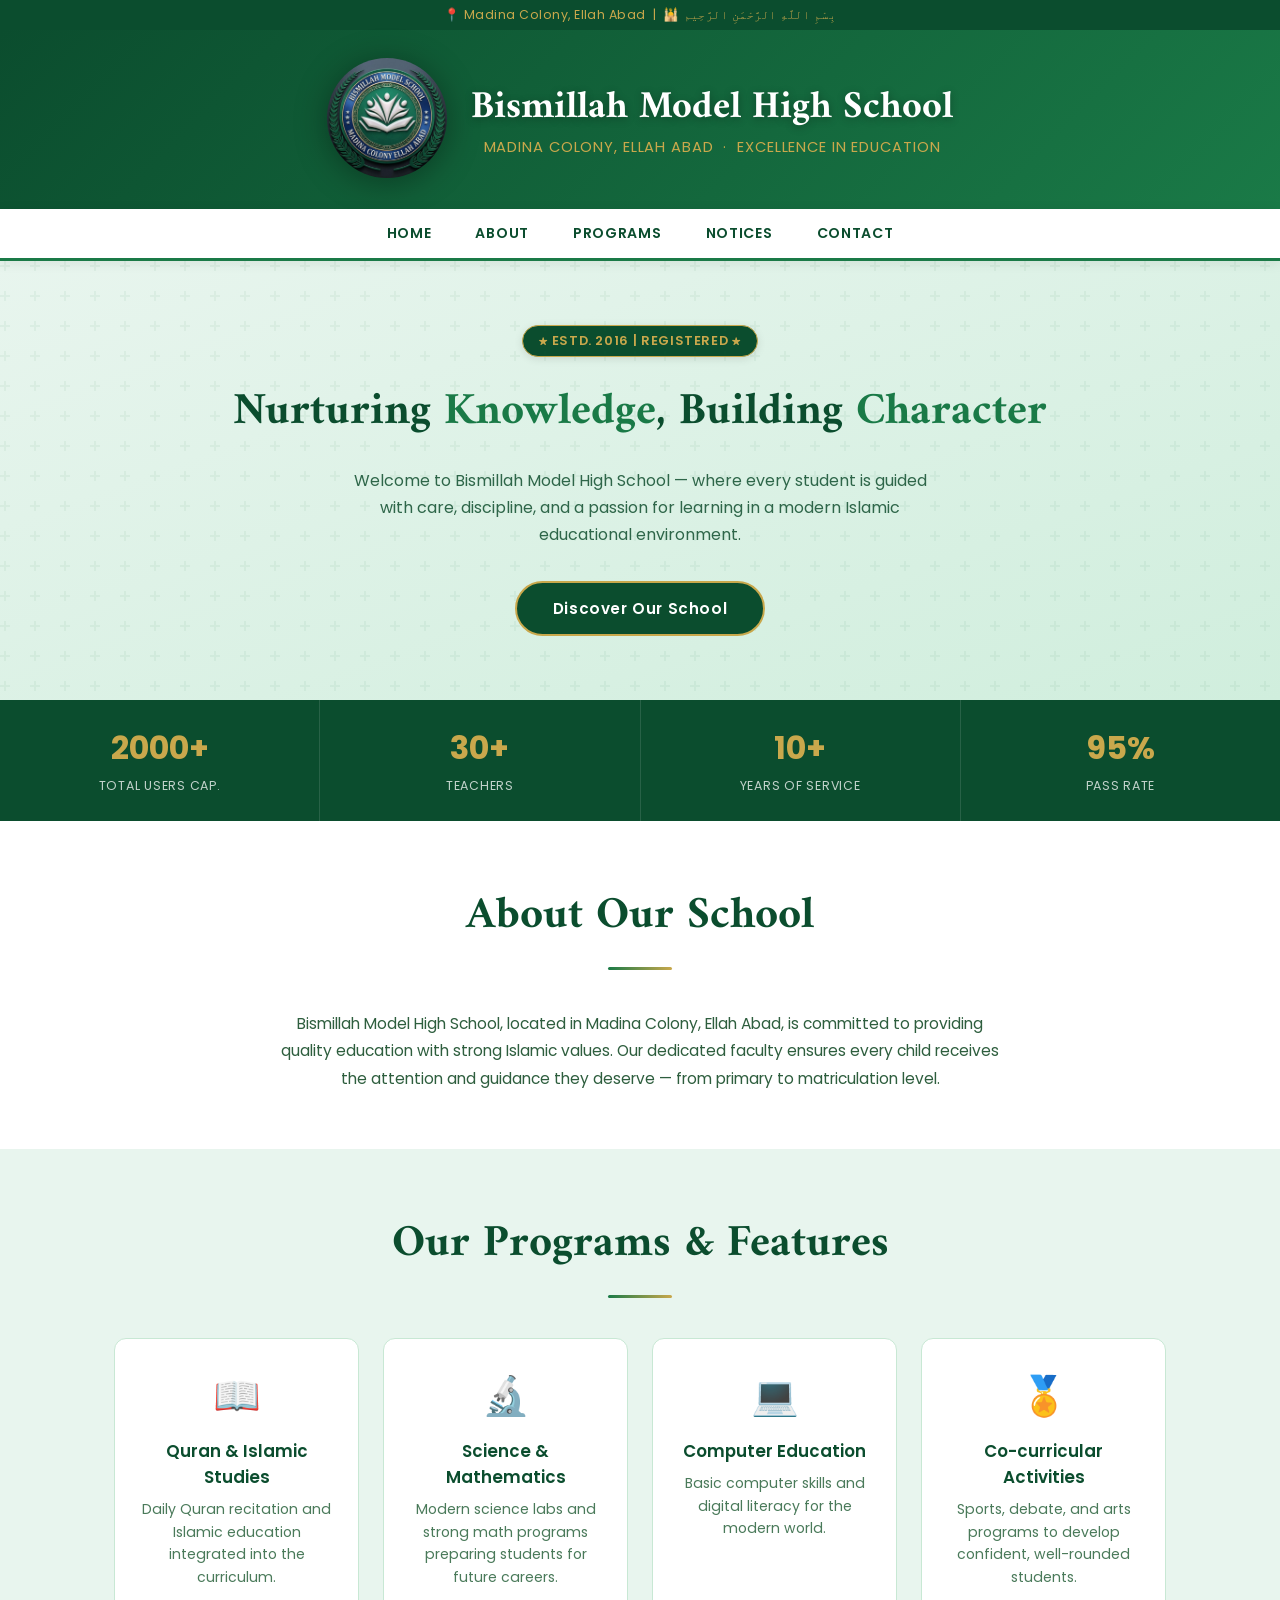
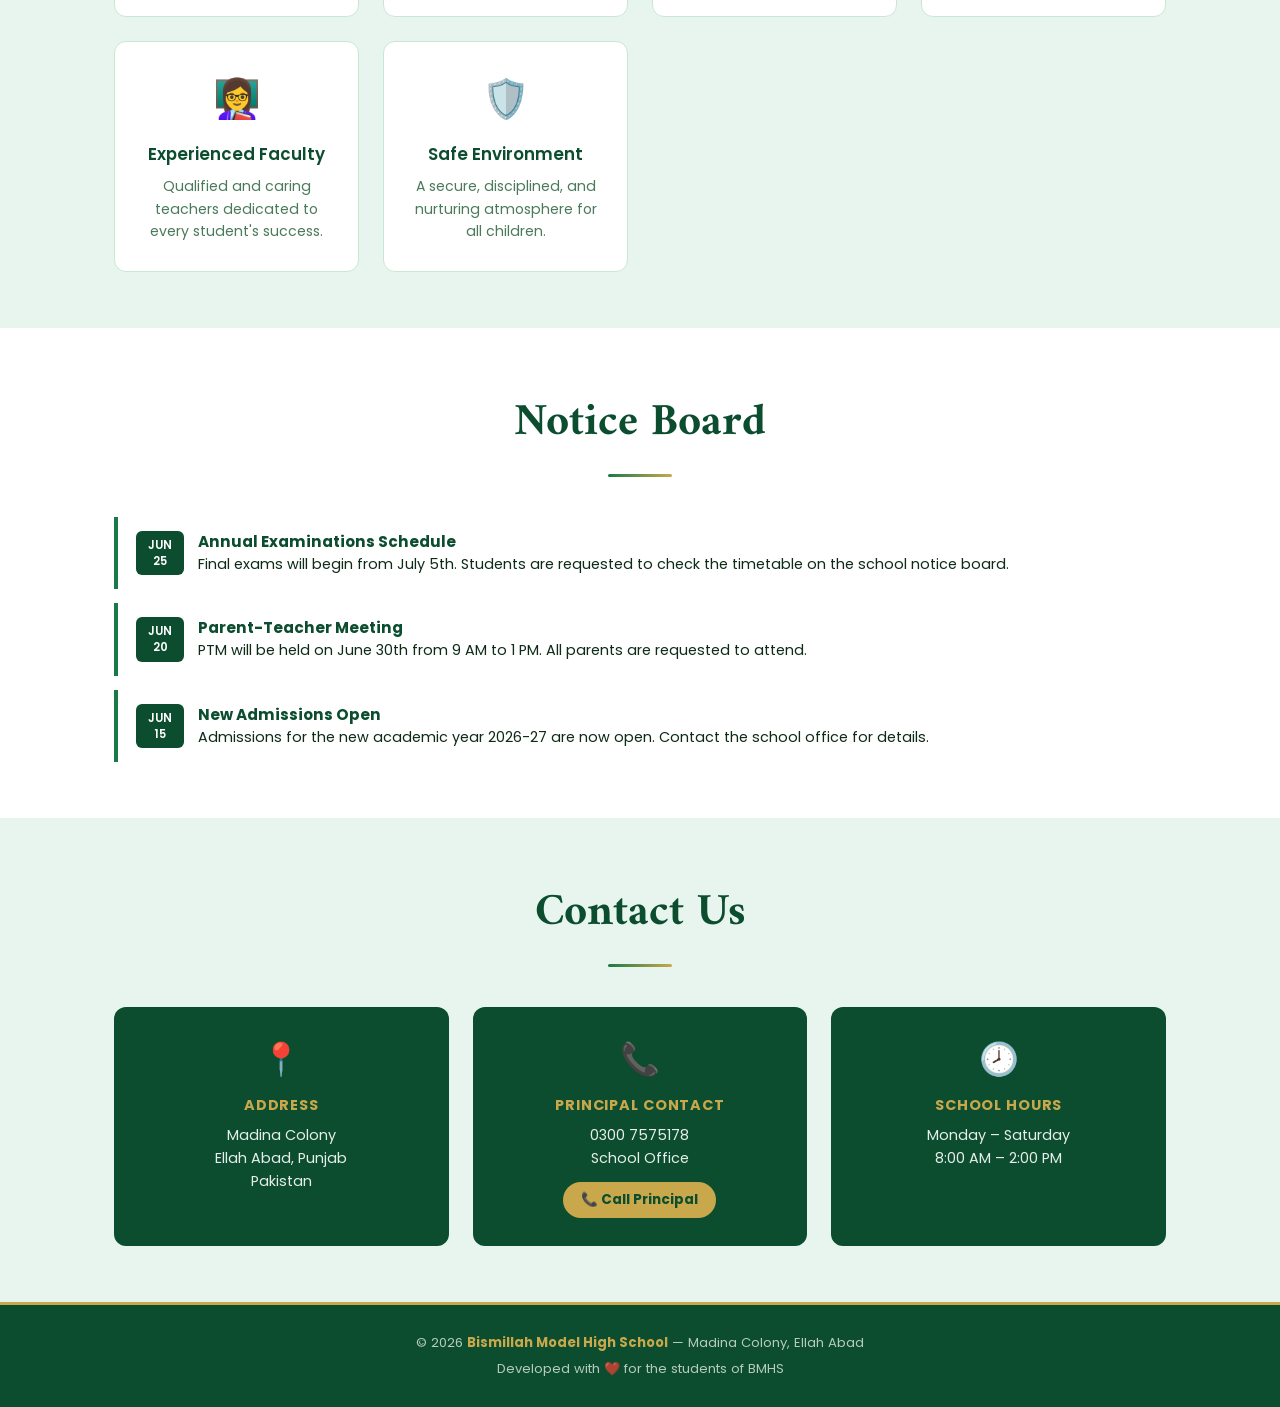
==== index.html @ e911b850 "Add homepage Reduced logo size and replaced fallback logo with SVG representation. Updated section t" ====
<!DOCTYPE html>
<html lang="ur" dir="ltr">
<head>
  <meta charset="UTF-8" />
  <meta name="viewport" content="width=device-width, initial-scale=1.0"/>
  <title>Bismillah Model High School</title>
  <link href="https://fonts.googleapis.com/css2?family=Amiri:wght@400;700&family=Poppins:wght@300;400;600;700&display=swap" rel="stylesheet"/>
  <style>
    *, *::before, *::after { box-sizing: border-box; margin: 0; padding: 0; }

    :root {
      --green-dark:  #0b4d2e;
      --green-mid:   #1a7a47;
      --green-light: #e8f5ee;
      --gold:        #c9a84c;
      --white:       #ffffff;
      --text-dark:   #0d2b17;
    }

    body {
      font-family: 'Poppins', sans-serif;
      background: var(--white);
      color: var(--text-dark);
    }

    /* ── TOP BAR ── */
    .topbar {
      background: var(--green-dark);
      color: var(--gold);
      text-align: center;
      padding: 6px 16px;
      font-size: 0.78rem;
      letter-spacing: 0.04em;
    }

    /* ── HEADER ── */
    header {
      background: linear-gradient(135deg, var(--green-dark) 0%, var(--green-mid) 100%);
      color: var(--white);
      padding: 28px 24px 24px;
      display: flex;
      align-items: center;
      gap: 24px;
      flex-wrap: wrap;
      justify-content: center;
      text-align: center;
    }

    .logo-wrap img {
      width: 120px;
      height: 120px;
      object-fit: contain;
      filter: drop-shadow(0 4px 16px rgba(0,0,0,0.35));
      border-radius: 50%;
    }

    .school-title h1 {
      font-family: 'Amiri', serif;
      font-size: clamp(1.5rem, 4vw, 2.4rem);
      font-weight: 700;
      line-height: 1.2;
      color: var(--white);
      text-shadow: 0 2px 8px rgba(0,0,0,0.3);
    }

    .school-title p {
      margin-top: 6px;
      font-size: 0.92rem;
      color: var(--gold);
      letter-spacing: 0.06em;
      text-transform: uppercase;
    }

    /* ── NAV ── */
    nav {
      background: var(--white);
      border-bottom: 3px solid var(--green-mid);
      display: flex;
      justify-content: center;
      flex-wrap: wrap;
      gap: 0;
      position: sticky;
      top: 0;
      z-index: 100;
      box-shadow: 0 2px 12px rgba(0,0,0,0.08);
    }

    nav a {
      display: block;
      padding: 14px 22px;
      font-weight: 600;
      font-size: 0.88rem;
      color: var(--green-dark);
      text-decoration: none;
      text-transform: uppercase;
      letter-spacing: 0.05em;
      border-bottom: 3px solid transparent;
      margin-bottom: -3px;
      transition: color 0.2s, border-color 0.2s;
    }

    nav a:hover {
      color: var(--green-mid);
      border-bottom-color: var(--gold);
    }

    /* ── HERO ── */
    .hero {
      background: linear-gradient(160deg, var(--green-light) 0%, #d0eedd 100%);
      padding: 64px 24px;
      text-align: center;
      position: relative;
      overflow: hidden;
    }

    .hero::before {
      content: '';
      position: absolute;
      inset: 0;
      background: url("data:image/svg+xml,%3Csvg width='60' height='60' viewBox='0 0 60 60' xmlns='http://www.w3.org/2000/svg'%3E%3Cg fill='none' fill-rule='evenodd'%3E%3Cg fill='%231a7a47' fill-opacity='0.06'%3E%3Cpath d='M36 34v-4h-2v4h-4v2h4v4h2v-4h4v-2h-4zm0-30V0h-2v4h-4v2h4v4h2V6h4V4h-4zM6 34v-4H4v4H0v2h4v4h2v-4h4v-2H6zM6 4V0H4v4H0v2h4v4h2V6h4V4H6z'/%3E%3C/g%3E%3C/g%3E%3C/svg%3E");
    }

    .school-batch {
      display: inline-block;
      background: var(--green-dark);
      color: var(--gold);
      padding: 6px 16px;
      border-radius: 20px;
      font-size: 0.8rem;
      font-weight: 600;
      letter-spacing: 0.05em;
      margin-bottom: 16px;
      border: 1px solid var(--gold);
      box-shadow: 0 2px 8px rgba(0,0,0,0.1);
    }

    .hero h2 {
      font-family: 'Amiri', serif;
      font-size: clamp(1.6rem, 5vw, 2.8rem);
      color: var(--green-dark);
      margin-bottom: 16px;
      position: relative;
    }

    .hero h2 span {
      color: var(--green-mid);
    }

    .hero p {
      max-width: 600px;
      margin: 0 auto 32px;
      color: #2e6649;
      font-size: 1rem;
      line-height: 1.7;
      position: relative;
    }

    .hero-btn {
      display: inline-block;
      background: var(--green-dark);
      color: var(--white);
      padding: 14px 36px;
      border-radius: 50px;
      font-weight: 600;
      text-decoration: none;
      font-size: 0.95rem;
      letter-spacing: 0.04em;
      transition: background 0.2s, transform 0.2s;
      position: relative;
      border: 2px solid var(--gold);
    }

    .hero-btn:hover {
      background: var(--green-mid);
      transform: translateY(-2px);
    }

    /* ── STATS ROW ── */
    .stats {
      display: flex;
      justify-content: center;
      flex-wrap: wrap;
      gap: 0;
      background: var(--green-dark);
    }

    .stat-item {
      flex: 1;
      min-width: 140px;
      padding: 24px 16px;
      text-align: center;
      border-right: 1px solid rgba(255,255,255,0.12);
    }

    .stat-item:last-child { border-right: none; }

    .stat-item .num {
      font-size: 2rem;
      font-weight: 700;
      color: var(--gold);
      display: block;
    }

    .stat-item .lbl {
      font-size: 0.78rem;
      color: rgba(255,255,255,0.75);
      text-transform: uppercase;
      letter-spacing: 0.06em;
      margin-top: 4px;
    }

    /* ── SECTIONS ── */
    section {
      padding: 56px 24px;
      max-width: 1100px;
      margin: 0 auto;
    }

    .section-title {
      text-align: center;
      margin-bottom: 40px;
    }

    .section-title h3 {
      font-family: 'Amiri', serif;
      font-size: clamp(1.4rem, 3.5vw, 20rem);
      color: var(--green-dark);
    }

    .section-title .underline {
      display: block;
      width: 64px;
      height: 3px;
      background: linear-gradient(90deg, var(--green-mid), var(--gold));
      margin: 12px auto 0;
      border-radius: 2px;
    }

    /* Cards */
    .cards {
      display: grid;
      grid-template-columns: repeat(auto-fit, minmax(240px, 1fr));
      gap: 24px;
    }

    .card {
      background: var(--white);
      border: 1.5px solid #c8e8d4;
      border-radius: 12px;
      padding: 28px 22px;
      text-align: center;
      transition: box-shadow 0.2s, transform 0.2s;
    }

    .card:hover {
      box-shadow: 0 8px 32px rgba(26,122,71,0.14);
      transform: translateY(-4px);
    }

    .card-icon {
      font-size: 2.4rem;
      margin-bottom: 14px;
    }

    .card h4 {
      font-size: 1.05rem;
      font-weight: 600;
      color: var(--green-dark);
      margin-bottom: 8px;
    }

    .card p {
      font-size: 0.88rem;
      color: #4a7a5a;
      line-height: 1.6;
    }

    /* Alternating bg */
    .bg-light { background: var(--green-light); }
    .bg-light section { max-width: 100%; padding: 56px 24px; }
    .bg-light .inner { max-width: 1100px; margin: 0 auto; }

    /* Notice board */
    .notices {
      display: flex;
      flex-direction: column;
      gap: 14px;
    }

    .notice-item {
      display: flex;
      align-items: flex-start;
      gap: 14px;
      background: var(--white);
      border-left: 4px solid var(--green-mid);
      padding: 14px 18px;
      border-radius: 0 8px 8px 0;
    }

    .notice-date {
      background: var(--green-dark);
      color: var(--white);
      border-radius: 6px;
      padding: 6px 10px;
      font-size: 0.72rem;
      font-weight: 600;
      text-align: center;
      min-width: 48px;
      line-height: 1.4;
    }

    .notice-text { font-size: 0.9rem; color: var(--text-dark); line-height: 1.5; }
    .notice-text strong { display: block; font-size: 0.95rem; color: var(--green-dark); }

    /* Contact */
    .contact-grid {
      display: grid;
      grid-template-columns: repeat(auto-fit, minmax(220px, 1fr));
      gap: 24px;
    }

    .contact-box {
      background: var(--green-dark);
      color: var(--white);
      border-radius: 12px;
      padding: 28px 22px;
      text-align: center;
    }

    .contact-box .icon { font-size: 2rem; margin-bottom: 12px; }
    .contact-box h4 { font-size: 0.9rem; text-transform: uppercase; letter-spacing: 0.06em; color: var(--gold); margin-bottom: 8px; }
    .contact-box p { font-size: 0.9rem; line-height: 1.6; opacity: 0.9; }

    .call-btn {
      display: inline-block;
      margin-top: 12px;
      background: var(--gold);
      color: var(--green-dark);
      padding: 8px 18px;
      border-radius: 20px;
      text-decoration: none;
      font-weight: bold;
      font-size: 0.85rem;
      transition: background 0.2s;
    }
    .call-btn:hover {
      background: var(--white);
      color: var(--green-dark);
    }

    /* ── FOOTER ── */
    footer {
      background: var(--green-dark);
      color: rgba(255,255,255,0.7);
      text-align: center;
      padding: 28px 16px;
      font-size: 0.82rem;
      border-top: 3px solid var(--gold);
    }

    footer strong { color: var(--gold); }

    @media (max-width: 600px) {
      header { padding: 20px 16px; gap: 16px; }
      nav a { padding: 12px 14px; font-size: 0.8rem; }
      .stat-item .num { font-size: 1.5rem; }
    }
  </style>
</head>
<body>

  <div class="topbar">📍 Madina Colony, Ellah Abad &nbsp;|&nbsp; 🕌 بِسْمِ اللَّهِ الرَّحْمَنِ الرَّحِيم</div>

  <header>
    <div class="logo-wrap">
      <img src="logo.png" alt="Bismillah Model High School Logo" onerror="this.style.display='none'; document.getElementById('logo-svg').style.display='flex';" />
      <div id="logo-svg" style="display:none; width:120px; height:120px; background:rgba(255,255,255,0.15); border-radius:50%; align-items:center; justify-content:center; font-size:3rem;">📚</div>
    </div>
    <div class="school-title">
      <h1>Bismillah Model High School</h1>
      <p>Madina Colony, Ellah Abad &nbsp;·&nbsp; Excellence in Education</p>
    </div>
  </header>

  <nav>
    <a href="#home">Home</a>
    <a href="#about">About</a>
    <a href="#features">Programs</a>
    <a href="#notices">Notices</a>
    <a href="#contact">Contact</a>
  </nav>

  <div id="home" class="hero">
    <div class="school-batch">★ ESTD. 2016 | REGISTERED ★</div>
    <h2>Nurturing <span>Knowledge</span>, Building <span>Character</span></h2>
    <p>Welcome to Bismillah Model High School — where every student is guided with care, discipline, and a passion for learning in a modern Islamic educational environment.</p>
    <a href="#about" class="hero-btn">Discover Our School</a>
  </div>

  <div class="stats">
    <div class="stat-item">
      <span class="num">2000+</span>
      <span class="lbl">Total Users Cap.</span>
    </div>
    <div class="stat-item">
      <span class="num">30+</span>
      <span class="lbl">Teachers</span>
    </div>
    <div class="stat-item">
      <span class="num">10+</span>
      <span class="lbl">Years of Service</span>
    </div>
    <div class="stat-item">
      <span class="num">95%</span>
      <span class="lbl">Pass Rate</span>
    </div>
  </div>

  <section id="about">
    <div class="section-title">
      <h3>About Our School</h3>
      <span class="underline"></span>
    </div>
    <p style="text-align:center; max-width:720px; margin:0 auto; color:#2e5e3e; line-height:1.8; font-size:0.97rem;">
      Bismillah Model High School, located in Madina Colony, Ellah Abad, is committed to providing quality education with strong Islamic values. Our dedicated faculty ensures every child receives the attention and guidance they deserve — from primary to matriculation level.
    </p>
  </section>

  <div class="bg-light" id="features">
    <div class="inner">
      <section>
        <div class="section-title">
          <h3>Our Programs & Features</h3>
          <span class="underline"></span>
        </div>
        <div class="cards">
          <div class="card">
            <div class="card-icon">📖</div>
            <h4>Quran & Islamic Studies</h4>
            <p>Daily Quran recitation and Islamic education integrated into the curriculum.</p>
          </div>
          <div class="card">
            <div class="card-icon">🔬</div>
            <h4>Science & Mathematics</h4>
            <p>Modern science labs and strong math programs preparing students for future careers.</p>
          </div>
          <div class="card">
            <div class="card-icon">💻</div>
            <h4>Computer Education</h4>
            <p>Basic computer skills and digital literacy for the modern world.</p>
          </div>
          <div class="card">
            <div class="card-icon">🏅</div>
            <h4>Co-curricular Activities</h4>
            <p>Sports, debate, and arts programs to develop confident, well-rounded students.</p>
          </div>
          <div class="card">
            <div class="card-icon">👩‍🏫</div>
            <h4>Experienced Faculty</h4>
            <p>Qualified and caring teachers dedicated to every student's success.</p>
          </div>
          <div class="card">
            <div class="card-icon">🛡️</div>
            <h4>Safe Environment</h4>
            <p>A secure, disciplined, and nurturing atmosphere for all children.</p>
          </div>
        </div>
      </section>
    </div>
  </div>

  <section id="notices">
    <div class="section-title">
      <h3>Notice Board</h3>
      <span class="underline"></span>
    </div>
    <div class="notices">
      <div class="notice-item">
        <div class="notice-date">JUN<br/>25</div>
        <div class="notice-text">
          <strong>Annual Examinations Schedule</strong>
          Final exams will begin from July 5th. Students are requested to check the timetable on the school notice board.
        </div>
      </div>
      <div class="notice-item">
        <div class="notice-date">JUN<br/>20</div>
        <div class="notice-text">
          <strong>Parent-Teacher Meeting</strong>
          PTM will be held on June 30th from 9 AM to 1 PM. All parents are requested to attend.
        </div>
      </div>
      <div class="notice-item">
        <div class="notice-date">JUN<br/>15</div>
        <div class="notice-text">
          <strong>New Admissions Open</strong>
          Admissions for the new academic year 2026-27 are now open. Contact the school office for details.
        </div>
      </div>
    </div>
  </section>

  <div class="bg-light" id="contact">
    <div class="inner">
      <section>
        <div class="section-title">
          <h3>Contact Us</h3>
          <span class="underline"></span>
        </div>
        <div class="contact-grid">
          <div class="contact-box">
            <div class="icon">📍</div>
            <h4>Address</h4>
            <p>Madina Colony<br/>Ellah Abad, Punjab<br/>Pakistan</p>
          </div>
          <div class="contact-box">
            <div class="icon">📞</div>
            <h4>Principal Contact</h4>
            <p>0300 7575178<br>School Office</p>
            <a href="tel:03007575178" class="call-btn">📞 Call Principal</a>
          </div>
          <div class="contact-box">
            <div class="icon">🕗</div>
            <h4>School Hours</h4>
            <p>Monday – Saturday<br/>8:00 AM – 2:00 PM</p>
          </div>
        </div>
      </section>
    </div>
  </div>

  <footer>
    <p>© 2026 <strong>Bismillah Model High School</strong> — Madina Colony, Ellah Abad</p>
    <p style="margin-top:6px;">Developed with ❤️ for the students of BMHS</p>
  </footer>

</body>
</html>
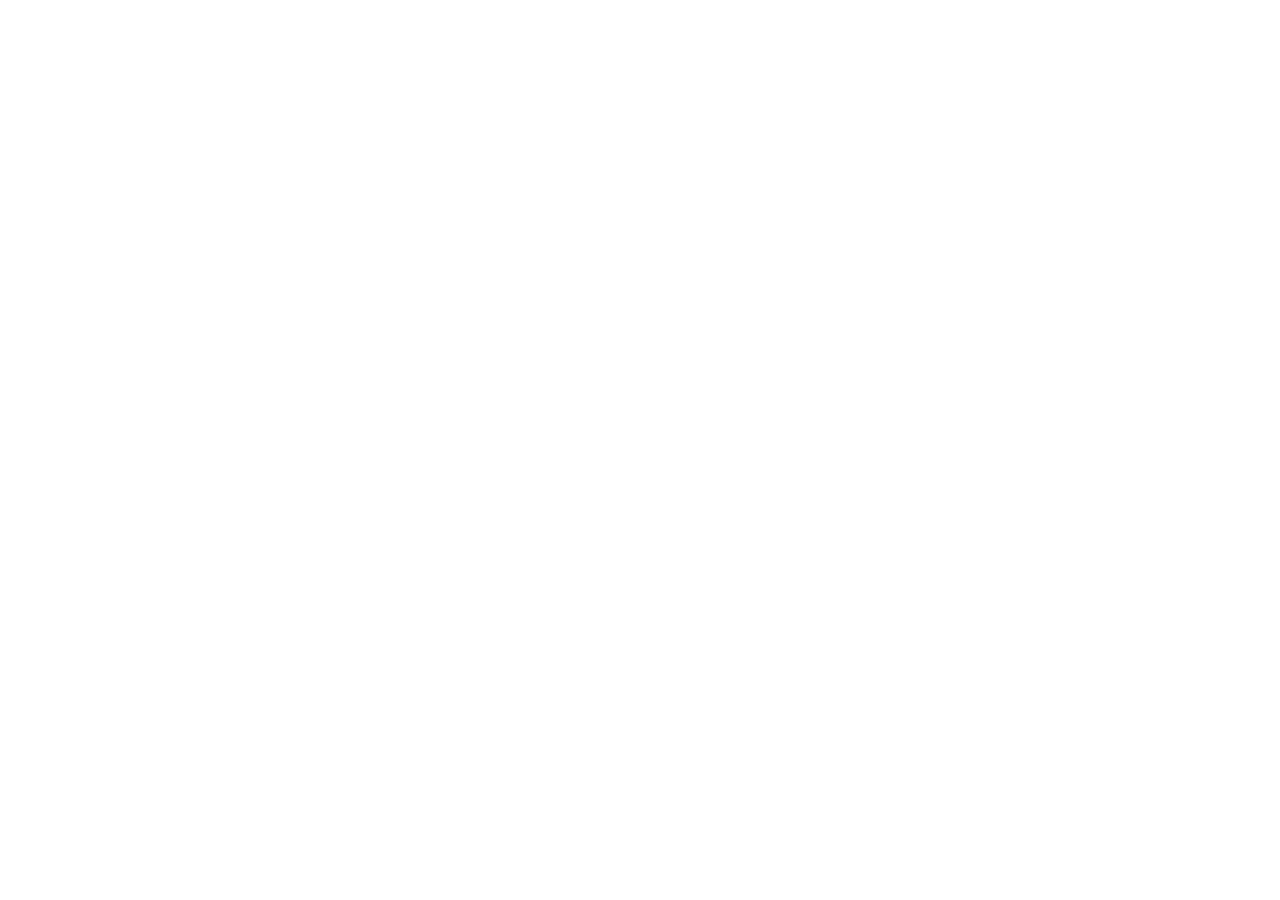
==== commit 68a6e360: "Start repository" ====
--- a/index.html
+++ b/index.html
@@ -1,537 +1,17 @@
-<!DOCTYPE html>
-<html lang="ur" dir="ltr">
-<head>
-  <meta charset="UTF-8" />
-  <meta name="viewport" content="width=device-width, initial-scale=1.0"/>
-  <title>Bismillah Model High School</title>
-  <link href="https://fonts.googleapis.com/css2?family=Amiri:wght@400;700&family=Poppins:wght@300;400;600;700&display=swap" rel="stylesheet"/>
-  <style>
-    *, *::before, *::after { box-sizing: border-box; margin: 0; padding: 0; }
-
-    :root {
-      --green-dark:  #0b4d2e;
-      --green-mid:   #1a7a47;
-      --green-light: #e8f5ee;
-      --gold:        #c9a84c;
-      --white:       #ffffff;
-      --text-dark:   #0d2b17;
-    }
-
-    body {
-      font-family: 'Poppins', sans-serif;
-      background: var(--white);
-      color: var(--text-dark);
-    }
-
-    /* ── TOP BAR ── */
-    .topbar {
-      background: var(--green-dark);
-      color: var(--gold);
-      text-align: center;
-      padding: 6px 16px;
-      font-size: 0.78rem;
-      letter-spacing: 0.04em;
-    }
-
-    /* ── HEADER ── */
-    header {
-      background: linear-gradient(135deg, var(--green-dark) 0%, var(--green-mid) 100%);
-      color: var(--white);
-      padding: 28px 24px 24px;
-      display: flex;
-      align-items: center;
-      gap: 24px;
-      flex-wrap: wrap;
-      justify-content: center;
-      text-align: center;
-    }
-
-    .logo-wrap img {
-      width: 120px;
-      height: 120px;
-      object-fit: contain;
-      filter: drop-shadow(0 4px 16px rgba(0,0,0,0.35));
-      border-radius: 50%;
-    }
-
-    .school-title h1 {
-      font-family: 'Amiri', serif;
-      font-size: clamp(1.5rem, 4vw, 2.4rem);
-      font-weight: 700;
-      line-height: 1.2;
-      color: var(--white);
-      text-shadow: 0 2px 8px rgba(0,0,0,0.3);
-    }
-
-    .school-title p {
-      margin-top: 6px;
-      font-size: 0.92rem;
-      color: var(--gold);
-      letter-spacing: 0.06em;
-      text-transform: uppercase;
-    }
-
-    /* ── NAV ── */
-    nav {
-      background: var(--white);
-      border-bottom: 3px solid var(--green-mid);
-      display: flex;
-      justify-content: center;
-      flex-wrap: wrap;
-      gap: 0;
-      position: sticky;
-      top: 0;
-      z-index: 100;
-      box-shadow: 0 2px 12px rgba(0,0,0,0.08);
-    }
-
-    nav a {
-      display: block;
-      padding: 14px 22px;
-      font-weight: 600;
-      font-size: 0.88rem;
-      color: var(--green-dark);
-      text-decoration: none;
-      text-transform: uppercase;
-      letter-spacing: 0.05em;
-      border-bottom: 3px solid transparent;
-      margin-bottom: -3px;
-      transition: color 0.2s, border-color 0.2s;
-    }
-
-    nav a:hover {
-      color: var(--green-mid);
-      border-bottom-color: var(--gold);
-    }
-
-    /* ── HERO ── */
-    .hero {
-      background: linear-gradient(160deg, var(--green-light) 0%, #d0eedd 100%);
-      padding: 64px 24px;
-      text-align: center;
-      position: relative;
-      overflow: hidden;
-    }
-
-    .hero::before {
-      content: '';
-      position: absolute;
-      inset: 0;
-      background: url("data:image/svg+xml,%3Csvg width='60' height='60' viewBox='0 0 60 60' xmlns='http://www.w3.org/2000/svg'%3E%3Cg fill='none' fill-rule='evenodd'%3E%3Cg fill='%231a7a47' fill-opacity='0.06'%3E%3Cpath d='M36 34v-4h-2v4h-4v2h4v4h2v-4h4v-2h-4zm0-30V0h-2v4h-4v2h4v4h2V6h4V4h-4zM6 34v-4H4v4H0v2h4v4h2v-4h4v-2H6zM6 4V0H4v4H0v2h4v4h2V6h4V4H6z'/%3E%3C/g%3E%3C/g%3E%3C/svg%3E");
-    }
-
-    .school-batch {
-      display: inline-block;
-      background: var(--green-dark);
-      color: var(--gold);
-      padding: 6px 16px;
-      border-radius: 20px;
-      font-size: 0.8rem;
-      font-weight: 600;
-      letter-spacing: 0.05em;
-      margin-bottom: 16px;
-      border: 1px solid var(--gold);
-      box-shadow: 0 2px 8px rgba(0,0,0,0.1);
-    }
-
-    .hero h2 {
-      font-family: 'Amiri', serif;
-      font-size: clamp(1.6rem, 5vw, 2.8rem);
-      color: var(--green-dark);
-      margin-bottom: 16px;
-      position: relative;
-    }
-
-    .hero h2 span {
-      color: var(--green-mid);
-    }
-
-    .hero p {
-      max-width: 600px;
-      margin: 0 auto 32px;
-      color: #2e6649;
-      font-size: 1rem;
-      line-height: 1.7;
-      position: relative;
-    }
-
-    .hero-btn {
-      display: inline-block;
-      background: var(--green-dark);
-      color: var(--white);
-      padding: 14px 36px;
-      border-radius: 50px;
-      font-weight: 600;
-      text-decoration: none;
-      font-size: 0.95rem;
-      letter-spacing: 0.04em;
-      transition: background 0.2s, transform 0.2s;
-      position: relative;
-      border: 2px solid var(--gold);
-    }
-
-    .hero-btn:hover {
-      background: var(--green-mid);
-      transform: translateY(-2px);
-    }
-
-    /* ── STATS ROW ── */
-    .stats {
-      display: flex;
-      justify-content: center;
-      flex-wrap: wrap;
-      gap: 0;
-      background: var(--green-dark);
-    }
-
-    .stat-item {
-      flex: 1;
-      min-width: 140px;
-      padding: 24px 16px;
-      text-align: center;
-      border-right: 1px solid rgba(255,255,255,0.12);
-    }
-
-    .stat-item:last-child { border-right: none; }
-
-    .stat-item .num {
-      font-size: 2rem;
-      font-weight: 700;
-      color: var(--gold);
-      display: block;
-    }
-
-    .stat-item .lbl {
-      font-size: 0.78rem;
-      color: rgba(255,255,255,0.75);
-      text-transform: uppercase;
-      letter-spacing: 0.06em;
-      margin-top: 4px;
-    }
-
-    /* ── SECTIONS ── */
-    section {
-      padding: 56px 24px;
-      max-width: 1100px;
-      margin: 0 auto;
-    }
-
-    .section-title {
-      text-align: center;
-      margin-bottom: 40px;
-    }
-
-    .section-title h3 {
-      font-family: 'Amiri', serif;
-      font-size: clamp(1.4rem, 3.5vw, 20rem);
-      color: var(--green-dark);
-    }
-
-    .section-title .underline {
-      display: block;
-      width: 64px;
-      height: 3px;
-      background: linear-gradient(90deg, var(--green-mid), var(--gold));
-      margin: 12px auto 0;
-      border-radius: 2px;
-    }
-
-    /* Cards */
-    .cards {
-      display: grid;
-      grid-template-columns: repeat(auto-fit, minmax(240px, 1fr));
-      gap: 24px;
-    }
-
-    .card {
-      background: var(--white);
-      border: 1.5px solid #c8e8d4;
-      border-radius: 12px;
-      padding: 28px 22px;
-      text-align: center;
-      transition: box-shadow 0.2s, transform 0.2s;
-    }
-
-    .card:hover {
-      box-shadow: 0 8px 32px rgba(26,122,71,0.14);
-      transform: translateY(-4px);
-    }
-
-    .card-icon {
-      font-size: 2.4rem;
-      margin-bottom: 14px;
-    }
-
-    .card h4 {
-      font-size: 1.05rem;
-      font-weight: 600;
-      color: var(--green-dark);
-      margin-bottom: 8px;
-    }
-
-    .card p {
-      font-size: 0.88rem;
-      color: #4a7a5a;
-      line-height: 1.6;
-    }
-
-    /* Alternating bg */
-    .bg-light { background: var(--green-light); }
-    .bg-light section { max-width: 100%; padding: 56px 24px; }
-    .bg-light .inner { max-width: 1100px; margin: 0 auto; }
-
-    /* Notice board */
-    .notices {
-      display: flex;
-      flex-direction: column;
-      gap: 14px;
-    }
-
-    .notice-item {
-      display: flex;
-      align-items: flex-start;
-      gap: 14px;
-      background: var(--white);
-      border-left: 4px solid var(--green-mid);
-      padding: 14px 18px;
-      border-radius: 0 8px 8px 0;
-    }
-
-    .notice-date {
-      background: var(--green-dark);
-      color: var(--white);
-      border-radius: 6px;
-      padding: 6px 10px;
-      font-size: 0.72rem;
-      font-weight: 600;
-      text-align: center;
-      min-width: 48px;
-      line-height: 1.4;
-    }
-
-    .notice-text { font-size: 0.9rem; color: var(--text-dark); line-height: 1.5; }
-    .notice-text strong { display: block; font-size: 0.95rem; color: var(--green-dark); }
-
-    /* Contact */
-    .contact-grid {
-      display: grid;
-      grid-template-columns: repeat(auto-fit, minmax(220px, 1fr));
-      gap: 24px;
-    }
-
-    .contact-box {
-      background: var(--green-dark);
-      color: var(--white);
-      border-radius: 12px;
-      padding: 28px 22px;
-      text-align: center;
-    }
-
-    .contact-box .icon { font-size: 2rem; margin-bottom: 12px; }
-    .contact-box h4 { font-size: 0.9rem; text-transform: uppercase; letter-spacing: 0.06em; color: var(--gold); margin-bottom: 8px; }
-    .contact-box p { font-size: 0.9rem; line-height: 1.6; opacity: 0.9; }
-
-    .call-btn {
-      display: inline-block;
-      margin-top: 12px;
-      background: var(--gold);
-      color: var(--green-dark);
-      padding: 8px 18px;
-      border-radius: 20px;
-      text-decoration: none;
-      font-weight: bold;
-      font-size: 0.85rem;
-      transition: background 0.2s;
-    }
-    .call-btn:hover {
-      background: var(--white);
-      color: var(--green-dark);
-    }
-
-    /* ── FOOTER ── */
-    footer {
-      background: var(--green-dark);
-      color: rgba(255,255,255,0.7);
-      text-align: center;
-      padding: 28px 16px;
-      font-size: 0.82rem;
-      border-top: 3px solid var(--gold);
-    }
-
-    footer strong { color: var(--gold); }
-
-    @media (max-width: 600px) {
-      header { padding: 20px 16px; gap: 16px; }
-      nav a { padding: 12px 14px; font-size: 0.8rem; }
-      .stat-item .num { font-size: 1.5rem; }
-    }
-  </style>
-</head>
-<body>
-
-  <div class="topbar">📍 Madina Colony, Ellah Abad &nbsp;|&nbsp; 🕌 بِسْمِ اللَّهِ الرَّحْمَنِ الرَّحِيم</div>
-
-  <header>
-    <div class="logo-wrap">
-      <img src="logo.png" alt="Bismillah Model High School Logo" onerror="this.style.display='none'; document.getElementById('logo-svg').style.display='flex';" />
-      <div id="logo-svg" style="display:none; width:120px; height:120px; background:rgba(255,255,255,0.15); border-radius:50%; align-items:center; justify-content:center; font-size:3rem;">📚</div>
-    </div>
-    <div class="school-title">
-      <h1>Bismillah Model High School</h1>
-      <p>Madina Colony, Ellah Abad &nbsp;·&nbsp; Excellence in Education</p>
-    </div>
-  </header>
-
-  <nav>
-    <a href="#home">Home</a>
-    <a href="#about">About</a>
-    <a href="#features">Programs</a>
-    <a href="#notices">Notices</a>
-    <a href="#contact">Contact</a>
-  </nav>
-
-  <div id="home" class="hero">
-    <div class="school-batch">★ ESTD. 2016 | REGISTERED ★</div>
-    <h2>Nurturing <span>Knowledge</span>, Building <span>Character</span></h2>
-    <p>Welcome to Bismillah Model High School — where every student is guided with care, discipline, and a passion for learning in a modern Islamic educational environment.</p>
-    <a href="#about" class="hero-btn">Discover Our School</a>
-  </div>
-
-  <div class="stats">
-    <div class="stat-item">
-      <span class="num">2000+</span>
-      <span class="lbl">Total Users Cap.</span>
-    </div>
-    <div class="stat-item">
-      <span class="num">30+</span>
-      <span class="lbl">Teachers</span>
-    </div>
-    <div class="stat-item">
-      <span class="num">10+</span>
-      <span class="lbl">Years of Service</span>
-    </div>
-    <div class="stat-item">
-      <span class="num">95%</span>
-      <span class="lbl">Pass Rate</span>
-    </div>
-  </div>
-
-  <section id="about">
-    <div class="section-title">
-      <h3>About Our School</h3>
-      <span class="underline"></span>
-    </div>
-    <p style="text-align:center; max-width:720px; margin:0 auto; color:#2e5e3e; line-height:1.8; font-size:0.97rem;">
-      Bismillah Model High School, located in Madina Colony, Ellah Abad, is committed to providing quality education with strong Islamic values. Our dedicated faculty ensures every child receives the attention and guidance they deserve — from primary to matriculation level.
-    </p>
-  </section>
-
-  <div class="bg-light" id="features">
-    <div class="inner">
-      <section>
-        <div class="section-title">
-          <h3>Our Programs & Features</h3>
-          <span class="underline"></span>
-        </div>
-        <div class="cards">
-          <div class="card">
-            <div class="card-icon">📖</div>
-            <h4>Quran & Islamic Studies</h4>
-            <p>Daily Quran recitation and Islamic education integrated into the curriculum.</p>
-          </div>
-          <div class="card">
-            <div class="card-icon">🔬</div>
-            <h4>Science & Mathematics</h4>
-            <p>Modern science labs and strong math programs preparing students for future careers.</p>
-          </div>
-          <div class="card">
-            <div class="card-icon">💻</div>
-            <h4>Computer Education</h4>
-            <p>Basic computer skills and digital literacy for the modern world.</p>
-          </div>
-          <div class="card">
-            <div class="card-icon">🏅</div>
-            <h4>Co-curricular Activities</h4>
-            <p>Sports, debate, and arts programs to develop confident, well-rounded students.</p>
-          </div>
-          <div class="card">
-            <div class="card-icon">👩‍🏫</div>
-            <h4>Experienced Faculty</h4>
-            <p>Qualified and caring teachers dedicated to every student's success.</p>
-          </div>
-          <div class="card">
-            <div class="card-icon">🛡️</div>
-            <h4>Safe Environment</h4>
-            <p>A secure, disciplined, and nurturing atmosphere for all children.</p>
-          </div>
-        </div>
-      </section>
-    </div>
-  </div>
-
-  <section id="notices">
-    <div class="section-title">
-      <h3>Notice Board</h3>
-      <span class="underline"></span>
-    </div>
-    <div class="notices">
-      <div class="notice-item">
-        <div class="notice-date">JUN<br/>25</div>
-        <div class="notice-text">
-          <strong>Annual Examinations Schedule</strong>
-          Final exams will begin from July 5th. Students are requested to check the timetable on the school notice board.
-        </div>
-      </div>
-      <div class="notice-item">
-        <div class="notice-date">JUN<br/>20</div>
-        <div class="notice-text">
-          <strong>Parent-Teacher Meeting</strong>
-          PTM will be held on June 30th from 9 AM to 1 PM. All parents are requested to attend.
-        </div>
-      </div>
-      <div class="notice-item">
-        <div class="notice-date">JUN<br/>15</div>
-        <div class="notice-text">
-          <strong>New Admissions Open</strong>
-          Admissions for the new academic year 2026-27 are now open. Contact the school office for details.
-        </div>
-      </div>
-    </div>
-  </section>
-
-  <div class="bg-light" id="contact">
-    <div class="inner">
-      <section>
-        <div class="section-title">
-          <h3>Contact Us</h3>
-          <span class="underline"></span>
-        </div>
-        <div class="contact-grid">
-          <div class="contact-box">
-            <div class="icon">📍</div>
-            <h4>Address</h4>
-            <p>Madina Colony<br/>Ellah Abad, Punjab<br/>Pakistan</p>
-          </div>
-          <div class="contact-box">
-            <div class="icon">📞</div>
-            <h4>Principal Contact</h4>
-            <p>0300 7575178<br>School Office</p>
-            <a href="tel:03007575178" class="call-btn">📞 Call Principal</a>
-          </div>
-          <div class="contact-box">
-            <div class="icon">🕗</div>
-            <h4>School Hours</h4>
-            <p>Monday – Saturday<br/>8:00 AM – 2:00 PM</p>
-          </div>
-        </div>
-      </section>
-    </div>
-  </div>
-
-  <footer>
-    <p>© 2026 <strong>Bismillah Model High School</strong> — Madina Colony, Ellah Abad</p>
-    <p style="margin-top:6px;">Developed with ❤️ for the students of BMHS</p>
-  </footer>
-
-</body>
+<!doctype html>
+<html lang="en">
+  <head>
+    <meta charset="UTF-8" />
+    <link rel="icon" type="image/png" href="/logo.png" />
+    <meta name="viewport" content="width=device-width, initial-scale=1.0" />
+    <title>Bismillah Model High School — Management System</title>
+    <meta name="description" content="Bismillah Model High School, Madina Colony Ellah Abad — Affiliated with Punjab Education Foundation (PEF)" />
+    <link rel="preconnect" href="https://fonts.googleapis.com" />
+    <link rel="preconnect" href="https://fonts.gstatic.com" crossorigin />
+    <link href="https://fonts.googleapis.com/css2?family=Inter:wght@400;500;600;700;800&family=Plus+Jakarta+Sans:wght@500;600;700;800&display=swap" rel="stylesheet" />
+  </head>
+  <body>
+    <div id="root"></div>
+    <script type="module" src="/src/main.tsx"></script>
+  </body>
 </html>
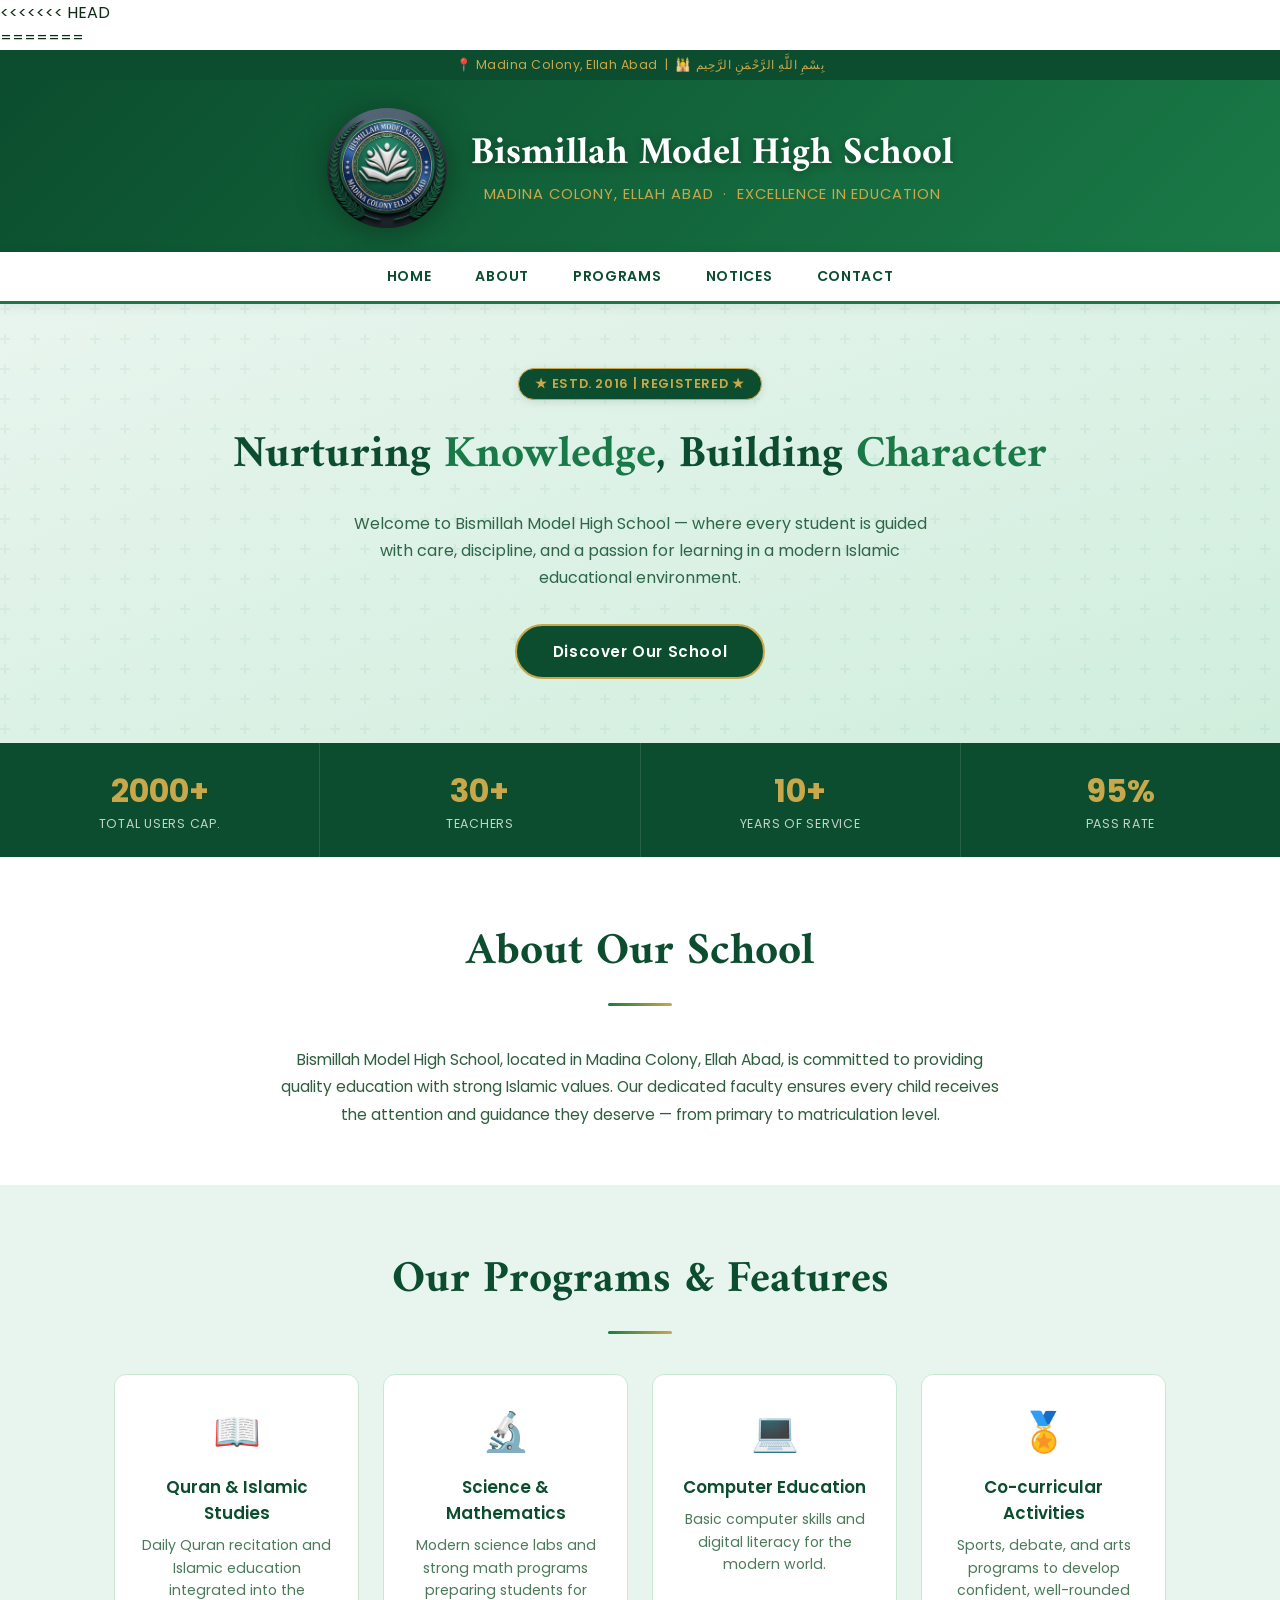
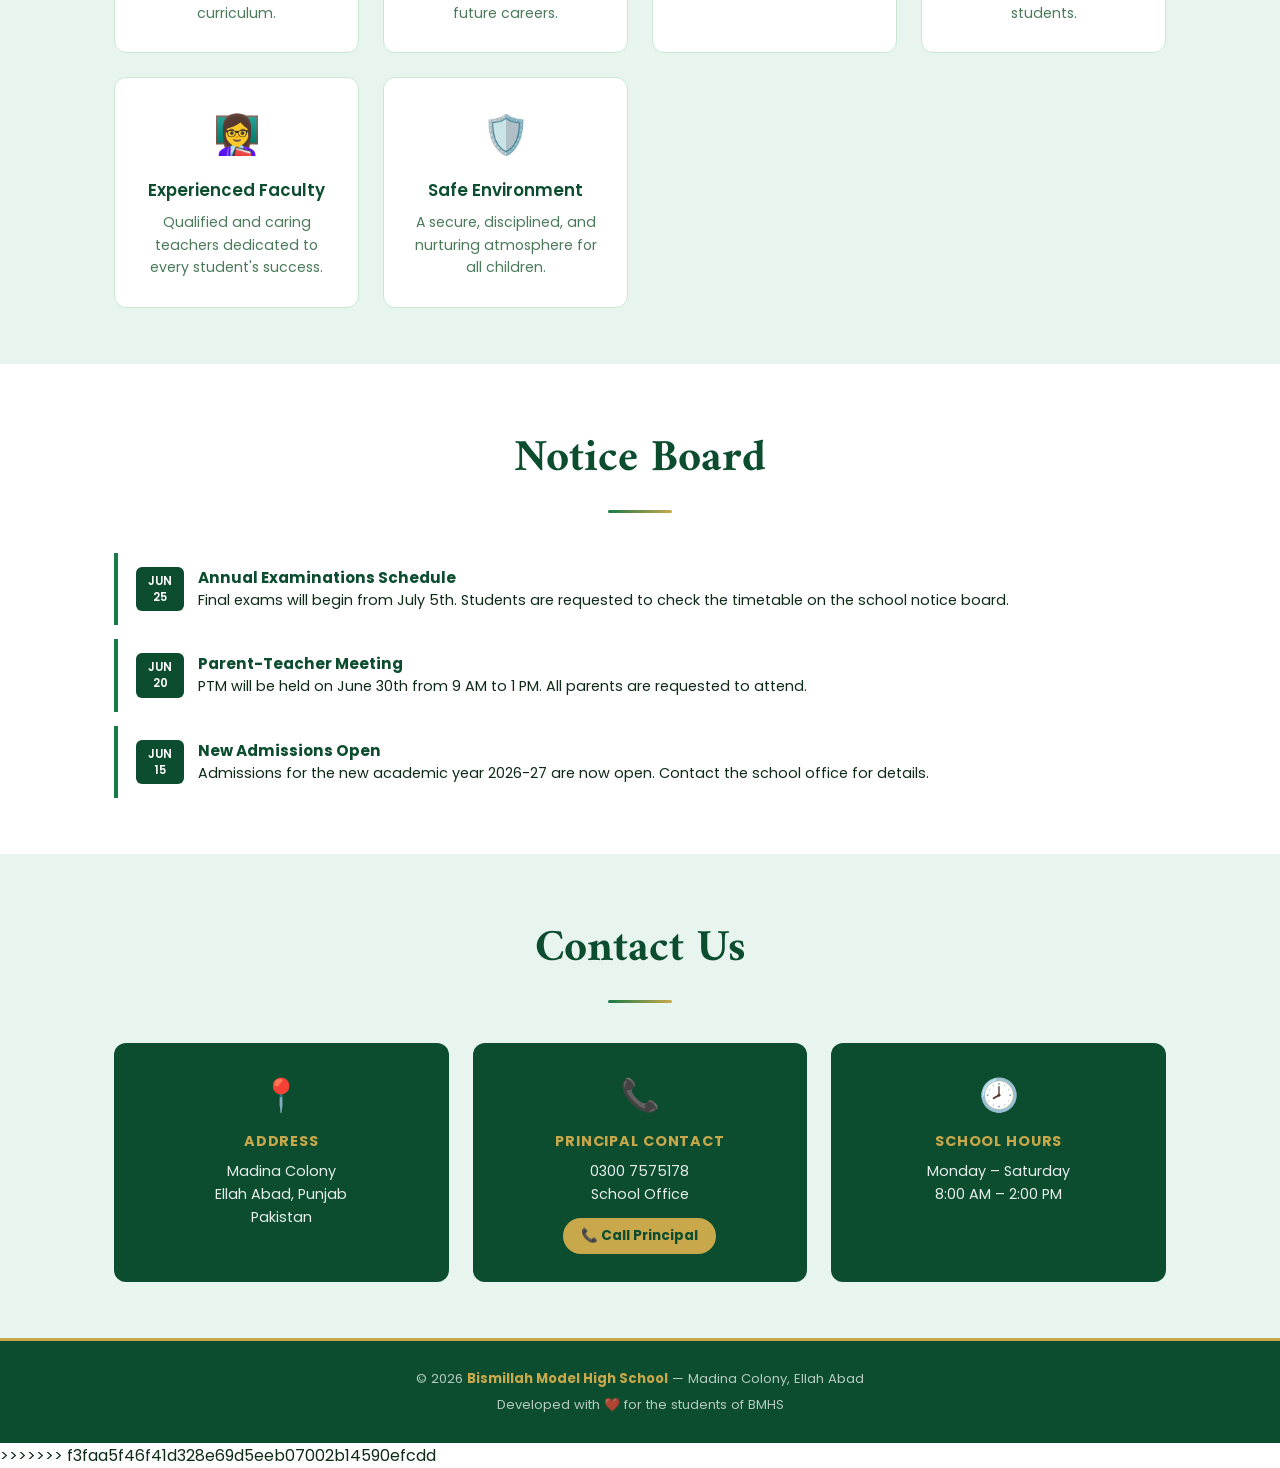
==== commit 44716cd5: "merge" ====
--- a/index.html
+++ b/index.html
@@ -1,11 +1,42 @@
+<<<<<<< HEAD
 <!doctype html>
-<html lang="en">
+<html lang="en"></html>
   <head>
     <meta charset="UTF-8" />
     <link rel="icon" type="image/png" href="/logo.png" />
-    <meta name="viewport" content="width=device-width, initial-scale=1.0" />
-    <title>Bismillah Model High School — Management System</title>
-    <meta name="description" content="Bismillah Model High School, Madina Colony Ellah Abad — Affiliated with Punjab Education Foundation (PEF)" />
+    <meta name="viewport" content="width=device-width, initial-scale=1.0, maximum-scale=5.0" />
+    <meta name="theme-color" content="#064e3b" />
+    <link rel="manifest" href="/manifest.json" />
+    <meta name="apple-mobile-web-app-capable" content="yes" />
+    <meta name="apple-mobile-web-app-status-bar-style" content="black-translucent" />
+    <meta name="apple-mobile-web-app-title" content="BMHS" />
+    <meta name="mobile-web-app-capable" content="yes" />
+    <title>Bismillah Model High School — BMHS Ellah Abad | School Management System</title>
+    <meta name="description" content="Bismillah Model High School (BMHS), Madina Colony Ward No 10, Ellah Abad. Affiliated with Punjab Education Foundation (PEF). Student attendance, results, fees, timetable & announcements portal." />
+    <meta name="keywords" content="BMHS, Bismillah Model High School, Ellah Abad school, Madina Colony school, PEF school, Punjab Education Foundation, school management system, student portal, school results, attendance" />
+    <meta name="author" content="Bismillah Model High School" />
+    <meta name="robots" content="index, follow" />
+    <meta name="language" content="English" />
+    <meta name="geo.region" content="PK-PB" />
+    <meta name="geo.placename" content="Ellah Abad, Punjab, Pakistan" />
+    <meta name="geo.position" content="31.5189;74.3549" />
+    <meta name="ICBM" content="31.5189, 74.3549" />
+
+    <!-- Open Graph -->
+    <meta property="og:type" content="website" />
+    <meta property="og:title" content="Bismillah Model High School — BMHS Ellah Abad" />
+    <meta property="og:description" content="School Management System for Bismillah Model High School, Madina Colony Ellah Abad. Affiliated with PEF." />
+    <meta property="og:url" content="https://www.bmhs.edu.pk" />
+    <meta property="og:image" content="https://www.bmhs.edu.pk/logo.png" />
+    <meta property="og:site_name" content="BMHS" />
+
+    <!-- Twitter -->
+    <meta name="twitter:card" content="summary_large_image" />
+    <meta name="twitter:title" content="Bismillah Model High School — BMHS" />
+    <meta name="twitter:description" content="School Management System, Madina Colony Ellah Abad. Affiliated with PEF." />
+    <meta name="twitter:image" content="https://www.bmhs.edu.pk/logo.png" />
+
+    <link rel="canonical" href="https://www.bmhs.edu.pk" />
     <link rel="preconnect" href="https://fonts.googleapis.com" />
     <link rel="preconnect" href="https://fonts.gstatic.com" crossorigin />
     <link href="https://fonts.googleapis.com/css2?family=Inter:wght@400;500;600;700;800&family=Plus+Jakarta+Sans:wght@500;600;700;800&display=swap" rel="stylesheet" />
@@ -13,5 +44,550 @@
   <body>
     <div id="root"></div>
     <script type="module" src="/src/main.tsx"></script>
+    <script>
+      if ('serviceWorker' in navigator) {
+        window.addEventListener('load', () => {
+          navigator.serviceWorker.register('/sw.js').catch(() => {});
+        });
+      }
+    </script>
   </body>
+=======
+<!DOCTYPE html>
+<html lang="ur" dir="ltr">
+<head>
+  <meta charset="UTF-8" />
+  <meta name="viewport" content="width=device-width, initial-scale=1.0"/>
+  <title>Bismillah Model High School</title>
+  <link href="https://fonts.googleapis.com/css2?family=Amiri:wght@400;700&family=Poppins:wght@300;400;600;700&display=swap" rel="stylesheet"/>
+  <style>
+    *, *::before, *::after { box-sizing: border-box; margin: 0; padding: 0; }
+
+    :root {
+      --green-dark:  #0b4d2e;
+      --green-mid:   #1a7a47;
+      --green-light: #e8f5ee;
+      --gold:        #c9a84c;
+      --white:       #ffffff;
+      --text-dark:   #0d2b17;
+    }
+
+    body {
+      font-family: 'Poppins', sans-serif;
+      background: var(--white);
+      color: var(--text-dark);
+    }
+
+    /* ── TOP BAR ── */
+    .topbar {
+      background: var(--green-dark);
+      color: var(--gold);
+      text-align: center;
+      padding: 6px 16px;
+      font-size: 0.78rem;
+      letter-spacing: 0.04em;
+    }
+
+    /* ── HEADER ── */
+    header {
+      background: linear-gradient(135deg, var(--green-dark) 0%, var(--green-mid) 100%);
+      color: var(--white);
+      padding: 28px 24px 24px;
+      display: flex;
+      align-items: center;
+      gap: 24px;
+      flex-wrap: wrap;
+      justify-content: center;
+      text-align: center;
+    }
+
+    .logo-wrap img {
+      width: 120px;
+      height: 120px;
+      object-fit: contain;
+      filter: drop-shadow(0 4px 16px rgba(0,0,0,0.35));
+      border-radius: 50%;
+    }
+
+    .school-title h1 {
+      font-family: 'Amiri', serif;
+      font-size: clamp(1.5rem, 4vw, 2.4rem);
+      font-weight: 700;
+      line-height: 1.2;
+      color: var(--white);
+      text-shadow: 0 2px 8px rgba(0,0,0,0.3);
+    }
+
+    .school-title p {
+      margin-top: 6px;
+      font-size: 0.92rem;
+      color: var(--gold);
+      letter-spacing: 0.06em;
+      text-transform: uppercase;
+    }
+
+    /* ── NAV ── */
+    nav {
+      background: var(--white);
+      border-bottom: 3px solid var(--green-mid);
+      display: flex;
+      justify-content: center;
+      flex-wrap: wrap;
+      gap: 0;
+      position: sticky;
+      top: 0;
+      z-index: 100;
+      box-shadow: 0 2px 12px rgba(0,0,0,0.08);
+    }
+
+    nav a {
+      display: block;
+      padding: 14px 22px;
+      font-weight: 600;
+      font-size: 0.88rem;
+      color: var(--green-dark);
+      text-decoration: none;
+      text-transform: uppercase;
+      letter-spacing: 0.05em;
+      border-bottom: 3px solid transparent;
+      margin-bottom: -3px;
+      transition: color 0.2s, border-color 0.2s;
+    }
+
+    nav a:hover {
+      color: var(--green-mid);
+      border-bottom-color: var(--gold);
+    }
+
+    /* ── HERO ── */
+    .hero {
+      background: linear-gradient(160deg, var(--green-light) 0%, #d0eedd 100%);
+      padding: 64px 24px;
+      text-align: center;
+      position: relative;
+      overflow: hidden;
+    }
+
+    .hero::before {
+      content: '';
+      position: absolute;
+      inset: 0;
+      background: url("data:image/svg+xml,%3Csvg width='60' height='60' viewBox='0 0 60 60' xmlns='http://www.w3.org/2000/svg'%3E%3Cg fill='none' fill-rule='evenodd'%3E%3Cg fill='%231a7a47' fill-opacity='0.06'%3E%3Cpath d='M36 34v-4h-2v4h-4v2h4v4h2v-4h4v-2h-4zm0-30V0h-2v4h-4v2h4v4h2V6h4V4h-4zM6 34v-4H4v4H0v2h4v4h2v-4h4v-2H6zM6 4V0H4v4H0v2h4v4h2V6h4V4H6z'/%3E%3C/g%3E%3C/g%3E%3C/svg%3E");
+    }
+
+    .school-batch {
+      display: inline-block;
+      background: var(--green-dark);
+      color: var(--gold);
+      padding: 6px 16px;
+      border-radius: 20px;
+      font-size: 0.8rem;
+      font-weight: 600;
+      letter-spacing: 0.05em;
+      margin-bottom: 16px;
+      border: 1px solid var(--gold);
+      box-shadow: 0 2px 8px rgba(0,0,0,0.1);
+    }
+
+    .hero h2 {
+      font-family: 'Amiri', serif;
+      font-size: clamp(1.6rem, 5vw, 2.8rem);
+      color: var(--green-dark);
+      margin-bottom: 16px;
+      position: relative;
+    }
+
+    .hero h2 span {
+      color: var(--green-mid);
+    }
+
+    .hero p {
+      max-width: 600px;
+      margin: 0 auto 32px;
+      color: #2e6649;
+      font-size: 1rem;
+      line-height: 1.7;
+      position: relative;
+    }
+
+    .hero-btn {
+      display: inline-block;
+      background: var(--green-dark);
+      color: var(--white);
+      padding: 14px 36px;
+      border-radius: 50px;
+      font-weight: 600;
+      text-decoration: none;
+      font-size: 0.95rem;
+      letter-spacing: 0.04em;
+      transition: background 0.2s, transform 0.2s;
+      position: relative;
+      border: 2px solid var(--gold);
+    }
+
+    .hero-btn:hover {
+      background: var(--green-mid);
+      transform: translateY(-2px);
+    }
+
+    /* ── STATS ROW ── */
+    .stats {
+      display: flex;
+      justify-content: center;
+      flex-wrap: wrap;
+      gap: 0;
+      background: var(--green-dark);
+    }
+
+    .stat-item {
+      flex: 1;
+      min-width: 140px;
+      padding: 24px 16px;
+      text-align: center;
+      border-right: 1px solid rgba(255,255,255,0.12);
+    }
+
+    .stat-item:last-child { border-right: none; }
+
+    .stat-item .num {
+      font-size: 2rem;
+      font-weight: 700;
+      color: var(--gold);
+      display: block;
+    }
+
+    .stat-item .lbl {
+      font-size: 0.78rem;
+      color: rgba(255,255,255,0.75);
+      text-transform: uppercase;
+      letter-spacing: 0.06em;
+      margin-top: 4px;
+    }
+
+    /* ── SECTIONS ── */
+    section {
+      padding: 56px 24px;
+      max-width: 1100px;
+      margin: 0 auto;
+    }
+
+    .section-title {
+      text-align: center;
+      margin-bottom: 40px;
+    }
+
+    .section-title h3 {
+      font-family: 'Amiri', serif;
+      font-size: clamp(1.4rem, 3.5vw, 20rem);
+      color: var(--green-dark);
+    }
+
+    .section-title .underline {
+      display: block;
+      width: 64px;
+      height: 3px;
+      background: linear-gradient(90deg, var(--green-mid), var(--gold));
+      margin: 12px auto 0;
+      border-radius: 2px;
+    }
+
+    /* Cards */
+    .cards {
+      display: grid;
+      grid-template-columns: repeat(auto-fit, minmax(240px, 1fr));
+      gap: 24px;
+    }
+
+    .card {
+      background: var(--white);
+      border: 1.5px solid #c8e8d4;
+      border-radius: 12px;
+      padding: 28px 22px;
+      text-align: center;
+      transition: box-shadow 0.2s, transform 0.2s;
+    }
+
+    .card:hover {
+      box-shadow: 0 8px 32px rgba(26,122,71,0.14);
+      transform: translateY(-4px);
+    }
+
+    .card-icon {
+      font-size: 2.4rem;
+      margin-bottom: 14px;
+    }
+
+    .card h4 {
+      font-size: 1.05rem;
+      font-weight: 600;
+      color: var(--green-dark);
+      margin-bottom: 8px;
+    }
+
+    .card p {
+      font-size: 0.88rem;
+      color: #4a7a5a;
+      line-height: 1.6;
+    }
+
+    /* Alternating bg */
+    .bg-light { background: var(--green-light); }
+    .bg-light section { max-width: 100%; padding: 56px 24px; }
+    .bg-light .inner { max-width: 1100px; margin: 0 auto; }
+
+    /* Notice board */
+    .notices {
+      display: flex;
+      flex-direction: column;
+      gap: 14px;
+    }
+
+    .notice-item {
+      display: flex;
+      align-items: flex-start;
+      gap: 14px;
+      background: var(--white);
+      border-left: 4px solid var(--green-mid);
+      padding: 14px 18px;
+      border-radius: 0 8px 8px 0;
+    }
+
+    .notice-date {
+      background: var(--green-dark);
+      color: var(--white);
+      border-radius: 6px;
+      padding: 6px 10px;
+      font-size: 0.72rem;
+      font-weight: 600;
+      text-align: center;
+      min-width: 48px;
+      line-height: 1.4;
+    }
+
+    .notice-text { font-size: 0.9rem; color: var(--text-dark); line-height: 1.5; }
+    .notice-text strong { display: block; font-size: 0.95rem; color: var(--green-dark); }
+
+    /* Contact */
+    .contact-grid {
+      display: grid;
+      grid-template-columns: repeat(auto-fit, minmax(220px, 1fr));
+      gap: 24px;
+    }
+
+    .contact-box {
+      background: var(--green-dark);
+      color: var(--white);
+      border-radius: 12px;
+      padding: 28px 22px;
+      text-align: center;
+    }
+
+    .contact-box .icon { font-size: 2rem; margin-bottom: 12px; }
+    .contact-box h4 { font-size: 0.9rem; text-transform: uppercase; letter-spacing: 0.06em; color: var(--gold); margin-bottom: 8px; }
+    .contact-box p { font-size: 0.9rem; line-height: 1.6; opacity: 0.9; }
+
+    .call-btn {
+      display: inline-block;
+      margin-top: 12px;
+      background: var(--gold);
+      color: var(--green-dark);
+      padding: 8px 18px;
+      border-radius: 20px;
+      text-decoration: none;
+      font-weight: bold;
+      font-size: 0.85rem;
+      transition: background 0.2s;
+    }
+    .call-btn:hover {
+      background: var(--white);
+      color: var(--green-dark);
+    }
+
+    /* ── FOOTER ── */
+    footer {
+      background: var(--green-dark);
+      color: rgba(255,255,255,0.7);
+      text-align: center;
+      padding: 28px 16px;
+      font-size: 0.82rem;
+      border-top: 3px solid var(--gold);
+    }
+
+    footer strong { color: var(--gold); }
+
+    @media (max-width: 600px) {
+      header { padding: 20px 16px; gap: 16px; }
+      nav a { padding: 12px 14px; font-size: 0.8rem; }
+      .stat-item .num { font-size: 1.5rem; }
+    }
+  </style>
+</head>
+<body>
+
+  <div class="topbar">📍 Madina Colony, Ellah Abad &nbsp;|&nbsp; 🕌 بِسْمِ اللَّهِ الرَّحْمَنِ الرَّحِيم</div>
+
+  <header>
+    <div class="logo-wrap">
+      <img src="logo.png" alt="Bismillah Model High School Logo" onerror="this.style.display='none'; document.getElementById('logo-svg').style.display='flex';" />
+      <div id="logo-svg" style="display:none; width:120px; height:120px; background:rgba(255,255,255,0.15); border-radius:50%; align-items:center; justify-content:center; font-size:3rem;">📚</div>
+    </div>
+    <div class="school-title">
+      <h1>Bismillah Model High School</h1>
+      <p>Madina Colony, Ellah Abad &nbsp;·&nbsp; Excellence in Education</p>
+    </div>
+  </header>
+
+  <nav>
+    <a href="#home">Home</a>
+    <a href="#about">About</a>
+    <a href="#features">Programs</a>
+    <a href="#notices">Notices</a>
+    <a href="#contact">Contact</a>
+  </nav>
+
+  <div id="home" class="hero">
+    <div class="school-batch">★ ESTD. 2016 | REGISTERED ★</div>
+    <h2>Nurturing <span>Knowledge</span>, Building <span>Character</span></h2>
+    <p>Welcome to Bismillah Model High School — where every student is guided with care, discipline, and a passion for learning in a modern Islamic educational environment.</p>
+    <a href="#about" class="hero-btn">Discover Our School</a>
+  </div>
+
+  <div class="stats">
+    <div class="stat-item">
+      <span class="num">2000+</span>
+      <span class="lbl">Total Users Cap.</span>
+    </div>
+    <div class="stat-item">
+      <span class="num">30+</span>
+      <span class="lbl">Teachers</span>
+    </div>
+    <div class="stat-item">
+      <span class="num">10+</span>
+      <span class="lbl">Years of Service</span>
+    </div>
+    <div class="stat-item">
+      <span class="num">95%</span>
+      <span class="lbl">Pass Rate</span>
+    </div>
+  </div>
+
+  <section id="about">
+    <div class="section-title">
+      <h3>About Our School</h3>
+      <span class="underline"></span>
+    </div>
+    <p style="text-align:center; max-width:720px; margin:0 auto; color:#2e5e3e; line-height:1.8; font-size:0.97rem;">
+      Bismillah Model High School, located in Madina Colony, Ellah Abad, is committed to providing quality education with strong Islamic values. Our dedicated faculty ensures every child receives the attention and guidance they deserve — from primary to matriculation level.
+    </p>
+  </section>
+
+  <div class="bg-light" id="features">
+    <div class="inner">
+      <section>
+        <div class="section-title">
+          <h3>Our Programs & Features</h3>
+          <span class="underline"></span>
+        </div>
+        <div class="cards">
+          <div class="card">
+            <div class="card-icon">📖</div>
+            <h4>Quran & Islamic Studies</h4>
+            <p>Daily Quran recitation and Islamic education integrated into the curriculum.</p>
+          </div>
+          <div class="card">
+            <div class="card-icon">🔬</div>
+            <h4>Science & Mathematics</h4>
+            <p>Modern science labs and strong math programs preparing students for future careers.</p>
+          </div>
+          <div class="card">
+            <div class="card-icon">💻</div>
+            <h4>Computer Education</h4>
+            <p>Basic computer skills and digital literacy for the modern world.</p>
+          </div>
+          <div class="card">
+            <div class="card-icon">🏅</div>
+            <h4>Co-curricular Activities</h4>
+            <p>Sports, debate, and arts programs to develop confident, well-rounded students.</p>
+          </div>
+          <div class="card">
+            <div class="card-icon">👩‍🏫</div>
+            <h4>Experienced Faculty</h4>
+            <p>Qualified and caring teachers dedicated to every student's success.</p>
+          </div>
+          <div class="card">
+            <div class="card-icon">🛡️</div>
+            <h4>Safe Environment</h4>
+            <p>A secure, disciplined, and nurturing atmosphere for all children.</p>
+          </div>
+        </div>
+      </section>
+    </div>
+  </div>
+
+  <section id="notices">
+    <div class="section-title">
+      <h3>Notice Board</h3>
+      <span class="underline"></span>
+    </div>
+    <div class="notices">
+      <div class="notice-item">
+        <div class="notice-date">JUN<br/>25</div>
+        <div class="notice-text">
+          <strong>Annual Examinations Schedule</strong>
+          Final exams will begin from July 5th. Students are requested to check the timetable on the school notice board.
+        </div>
+      </div>
+      <div class="notice-item">
+        <div class="notice-date">JUN<br/>20</div>
+        <div class="notice-text">
+          <strong>Parent-Teacher Meeting</strong>
+          PTM will be held on June 30th from 9 AM to 1 PM. All parents are requested to attend.
+        </div>
+      </div>
+      <div class="notice-item">
+        <div class="notice-date">JUN<br/>15</div>
+        <div class="notice-text">
+          <strong>New Admissions Open</strong>
+          Admissions for the new academic year 2026-27 are now open. Contact the school office for details.
+        </div>
+      </div>
+    </div>
+  </section>
+
+  <div class="bg-light" id="contact">
+    <div class="inner">
+      <section>
+        <div class="section-title">
+          <h3>Contact Us</h3>
+          <span class="underline"></span>
+        </div>
+        <div class="contact-grid">
+          <div class="contact-box">
+            <div class="icon">📍</div>
+            <h4>Address</h4>
+            <p>Madina Colony<br/>Ellah Abad, Punjab<br/>Pakistan</p>
+          </div>
+          <div class="contact-box">
+            <div class="icon">📞</div>
+            <h4>Principal Contact</h4>
+            <p>0300 7575178<br>School Office</p>
+            <a href="tel:03007575178" class="call-btn">📞 Call Principal</a>
+          </div>
+          <div class="contact-box">
+            <div class="icon">🕗</div>
+            <h4>School Hours</h4>
+            <p>Monday – Saturday<br/>8:00 AM – 2:00 PM</p>
+          </div>
+        </div>
+      </section>
+    </div>
+  </div>
+
+  <footer>
+    <p>© 2026 <strong>Bismillah Model High School</strong> — Madina Colony, Ellah Abad</p>
+    <p style="margin-top:6px;">Developed with ❤️ for the students of BMHS</p>
+  </footer>
+
+</body>
+>>>>>>> f3faa5f46f41d328e69d5eeb07002b14590efcdd
 </html>
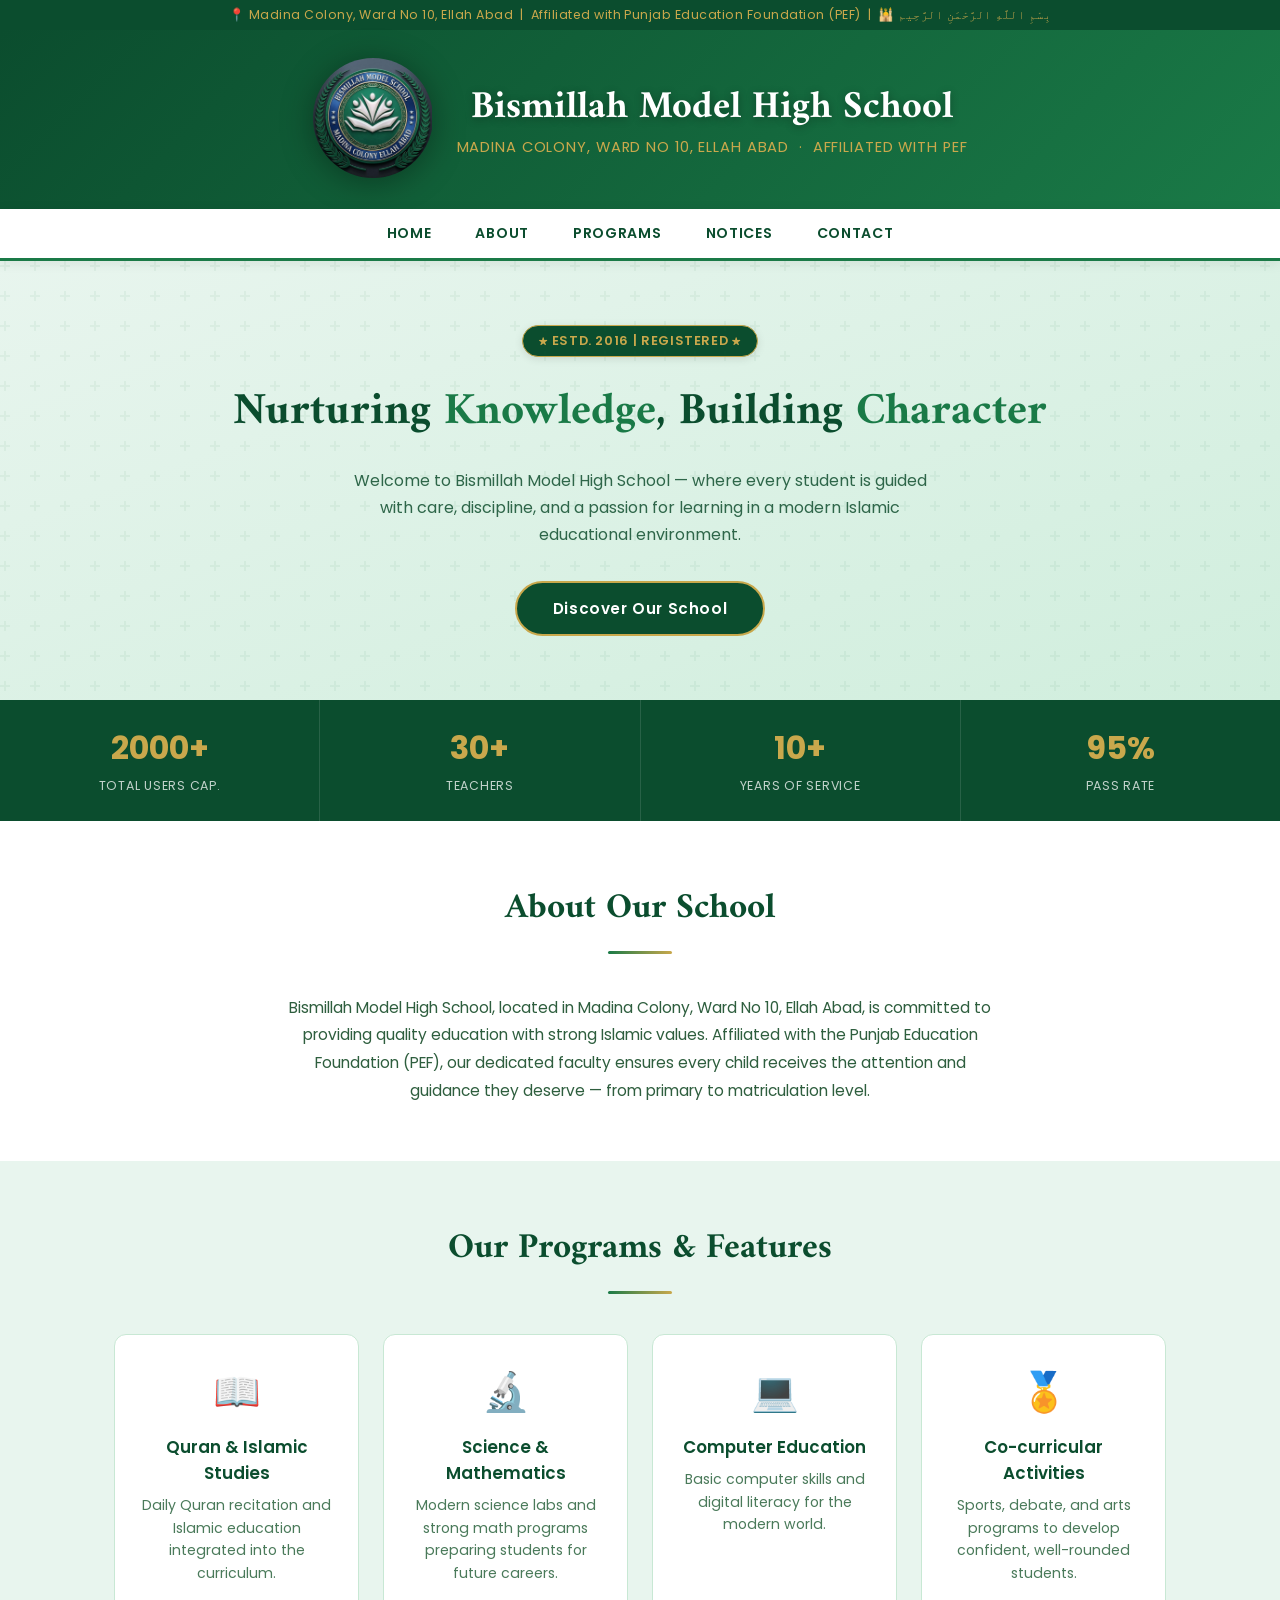
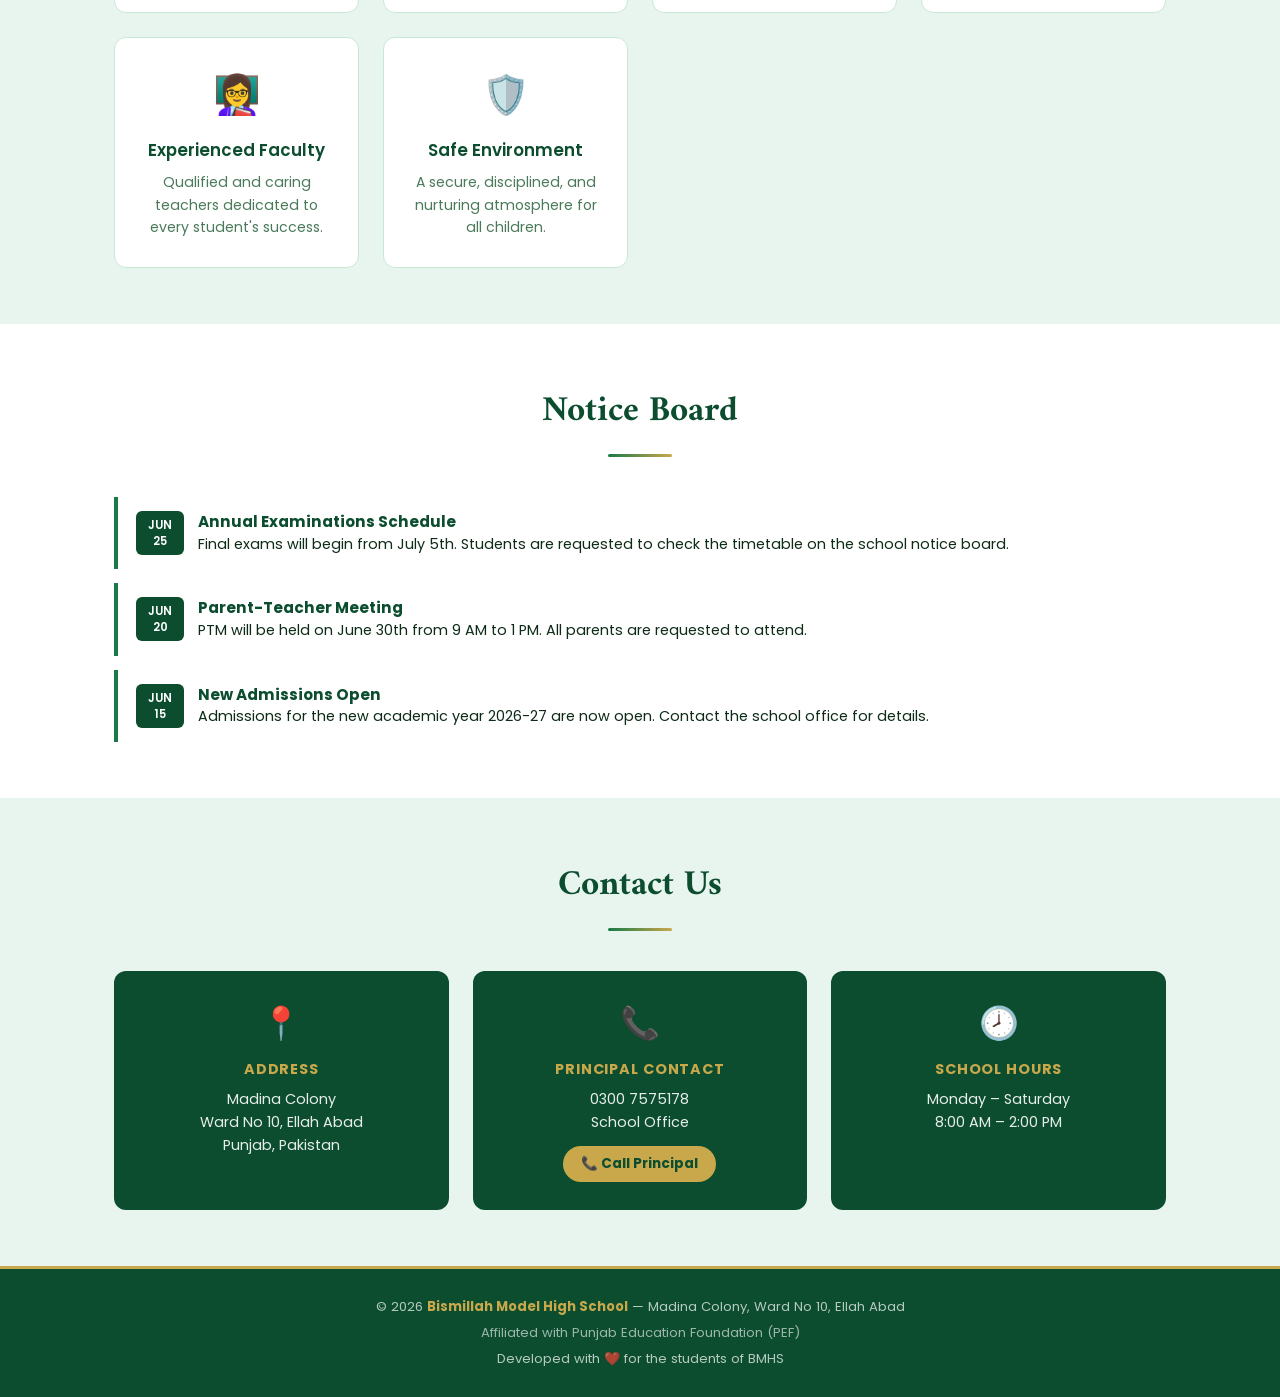
==== commit d2c26a61: "final fix" ====
--- a/index.html
+++ b/index.html
@@ -1,64 +1,38 @@
-<<<<<<< HEAD
-<!doctype html>
-<html lang="en"></html>
-  <head>
-    <meta charset="UTF-8" />
-    <link rel="icon" type="image/png" href="/logo.png" />
-    <meta name="viewport" content="width=device-width, initial-scale=1.0, maximum-scale=5.0" />
-    <meta name="theme-color" content="#064e3b" />
-    <link rel="manifest" href="/manifest.json" />
-    <meta name="apple-mobile-web-app-capable" content="yes" />
-    <meta name="apple-mobile-web-app-status-bar-style" content="black-translucent" />
-    <meta name="apple-mobile-web-app-title" content="BMHS" />
-    <meta name="mobile-web-app-capable" content="yes" />
-    <title>Bismillah Model High School — BMHS Ellah Abad | School Management System</title>
-    <meta name="description" content="Bismillah Model High School (BMHS), Madina Colony Ward No 10, Ellah Abad. Affiliated with Punjab Education Foundation (PEF). Student attendance, results, fees, timetable & announcements portal." />
-    <meta name="keywords" content="BMHS, Bismillah Model High School, Ellah Abad school, Madina Colony school, PEF school, Punjab Education Foundation, school management system, student portal, school results, attendance" />
-    <meta name="author" content="Bismillah Model High School" />
-    <meta name="robots" content="index, follow" />
-    <meta name="language" content="English" />
-    <meta name="geo.region" content="PK-PB" />
-    <meta name="geo.placename" content="Ellah Abad, Punjab, Pakistan" />
-    <meta name="geo.position" content="31.5189;74.3549" />
-    <meta name="ICBM" content="31.5189, 74.3549" />
-
-    <!-- Open Graph -->
-    <meta property="og:type" content="website" />
-    <meta property="og:title" content="Bismillah Model High School — BMHS Ellah Abad" />
-    <meta property="og:description" content="School Management System for Bismillah Model High School, Madina Colony Ellah Abad. Affiliated with PEF." />
-    <meta property="og:url" content="https://www.bmhs.edu.pk" />
-    <meta property="og:image" content="https://www.bmhs.edu.pk/logo.png" />
-    <meta property="og:site_name" content="BMHS" />
-
-    <!-- Twitter -->
-    <meta name="twitter:card" content="summary_large_image" />
-    <meta name="twitter:title" content="Bismillah Model High School — BMHS" />
-    <meta name="twitter:description" content="School Management System, Madina Colony Ellah Abad. Affiliated with PEF." />
-    <meta name="twitter:image" content="https://www.bmhs.edu.pk/logo.png" />
-
-    <link rel="canonical" href="https://www.bmhs.edu.pk" />
-    <link rel="preconnect" href="https://fonts.googleapis.com" />
-    <link rel="preconnect" href="https://fonts.gstatic.com" crossorigin />
-    <link href="https://fonts.googleapis.com/css2?family=Inter:wght@400;500;600;700;800&family=Plus+Jakarta+Sans:wght@500;600;700;800&display=swap" rel="stylesheet" />
-  </head>
-  <body>
-    <div id="root"></div>
-    <script type="module" src="/src/main.tsx"></script>
-    <script>
-      if ('serviceWorker' in navigator) {
-        window.addEventListener('load', () => {
-          navigator.serviceWorker.register('/sw.js').catch(() => {});
-        });
-      }
-    </script>
-  </body>
-=======
-<!DOCTYPE html>
+ <!DOCTYPE html>
 <html lang="ur" dir="ltr">
 <head>
   <meta charset="UTF-8" />
   <meta name="viewport" content="width=device-width, initial-scale=1.0"/>
-  <title>Bismillah Model High School</title>
+  <title>Bismillah Model High School — BMHS Ellah Abad | School Management System</title>
+  <meta name="description" content="Bismillah Model High School (BMHS), Madina Colony Ward No 10, Ellah Abad. Affiliated with Punjab Education Foundation (PEF). Student attendance, results, fees, timetable & announcements portal." />
+  <meta name="keywords" content="BMHS, Bismillah Model High School, Ellah Abad school, Madina Colony school, PEF school, Punjab Education Foundation, school management system, student portal, school results, attendance" />
+  <meta name="author" content="Bismillah Model High School" />
+  <meta name="robots" content="index, follow" />
+  <meta name="language" content="English" />
+  <meta name="geo.region" content="PK-PB" />
+  <meta name="geo.placename" content="Ellah Abad, Punjab, Pakistan" />
+  <meta name="geo.position" content="31.5189;74.3549" />
+  <meta name="ICBM" content="31.5189, 74.3549" />
+
+  <!-- Open Graph -->
+  <meta property="og:type" content="website" />
+  <meta property="og:title" content="Bismillah Model High School — BMHS Ellah Abad" />
+  <meta property="og:description" content="School Management System for Bismillah Model High School, Madina Colony Ellah Abad. Affiliated with PEF." />
+  <meta property="og:url" content="https://www.bmhs.edu.pk" />
+  <meta property="og:image" content="https://www.bmhs.edu.pk/logo.png" />
+  <meta property="og:site_name" content="BMHS" />
+
+  <!-- Twitter -->
+  <meta name="twitter:card" content="summary_large_image" />
+  <meta name="twitter:title" content="Bismillah Model High School — BMHS" />
+  <meta name="twitter:description" content="School Management System, Madina Colony Ellah Abad. Affiliated with PEF." />
+  <meta name="twitter:image" content="https://www.bmhs.edu.pk/logo.png" />
+
+  <link rel="canonical" href="https://www.bmhs.edu.pk" />
+  <link rel="icon" type="image/png" href="/logo.png" />
+  <link rel="manifest" href="/manifest.json" />
+  <link rel="preconnect" href="https://fonts.googleapis.com" />
+  <link rel="preconnect" href="https://fonts.gstatic.com" crossorigin />
   <link href="https://fonts.googleapis.com/css2?family=Amiri:wght@400;700&family=Poppins:wght@300;400;600;700&display=swap" rel="stylesheet"/>
   <style>
     *, *::before, *::after { box-sizing: border-box; margin: 0; padding: 0; }
@@ -78,7 +52,6 @@
       color: var(--text-dark);
     }
 
-    /* ── TOP BAR ── */
     .topbar {
       background: var(--green-dark);
       color: var(--gold);
@@ -88,7 +61,6 @@
       letter-spacing: 0.04em;
     }
 
-    /* ── HEADER ── */
     header {
       background: linear-gradient(135deg, var(--green-dark) 0%, var(--green-mid) 100%);
       color: var(--white);
@@ -126,7 +98,6 @@
       text-transform: uppercase;
     }
 
-    /* ── NAV ── */
     nav {
       background: var(--white);
       border-bottom: 3px solid var(--green-mid);
@@ -159,7 +130,6 @@
       border-bottom-color: var(--gold);
     }
 
-    /* ── HERO ── */
     .hero {
       background: linear-gradient(160deg, var(--green-light) 0%, #d0eedd 100%);
       padding: 64px 24px;
@@ -230,7 +200,6 @@
       transform: translateY(-2px);
     }
 
-    /* ── STATS ROW ── */
     .stats {
       display: flex;
       justify-content: center;
@@ -264,7 +233,6 @@
       margin-top: 4px;
     }
 
-    /* ── SECTIONS ── */
     section {
       padding: 56px 24px;
       max-width: 1100px;
@@ -278,7 +246,7 @@
 
     .section-title h3 {
       font-family: 'Amiri', serif;
-      font-size: clamp(1.4rem, 3.5vw, 20rem);
+      font-size: clamp(1.4rem, 3.5vw, 2.2rem);
       color: var(--green-dark);
     }
 
@@ -291,7 +259,6 @@
       border-radius: 2px;
     }
 
-    /* Cards */
     .cards {
       display: grid;
       grid-template-columns: repeat(auto-fit, minmax(240px, 1fr));
@@ -330,12 +297,10 @@
       line-height: 1.6;
     }
 
-    /* Alternating bg */
     .bg-light { background: var(--green-light); }
     .bg-light section { max-width: 100%; padding: 56px 24px; }
     .bg-light .inner { max-width: 1100px; margin: 0 auto; }
 
-    /* Notice board */
     .notices {
       display: flex;
       flex-direction: column;
@@ -367,7 +332,6 @@
     .notice-text { font-size: 0.9rem; color: var(--text-dark); line-height: 1.5; }
     .notice-text strong { display: block; font-size: 0.95rem; color: var(--green-dark); }
 
-    /* Contact */
     .contact-grid {
       display: grid;
       grid-template-columns: repeat(auto-fit, minmax(220px, 1fr));
@@ -403,7 +367,6 @@
       color: var(--green-dark);
     }
 
-    /* ── FOOTER ── */
     footer {
       background: var(--green-dark);
       color: rgba(255,255,255,0.7);
@@ -424,7 +387,7 @@
 </head>
 <body>
 
-  <div class="topbar">📍 Madina Colony, Ellah Abad &nbsp;|&nbsp; 🕌 بِسْمِ اللَّهِ الرَّحْمَنِ الرَّحِيم</div>
+  <div class="topbar">📍 Madina Colony, Ward No 10, Ellah Abad &nbsp;|&nbsp; Affiliated with Punjab Education Foundation (PEF) &nbsp;|&nbsp; 🕌 بِسْمِ اللَّهِ الرَّحْمَنِ الرَّحِيم</div>
 
   <header>
     <div class="logo-wrap">
@@ -433,7 +396,7 @@
     </div>
     <div class="school-title">
       <h1>Bismillah Model High School</h1>
-      <p>Madina Colony, Ellah Abad &nbsp;·&nbsp; Excellence in Education</p>
+      <p>Madina Colony, Ward No 10, Ellah Abad &nbsp;·&nbsp; Affiliated with PEF</p>
     </div>
   </header>
 
@@ -477,7 +440,7 @@
       <span class="underline"></span>
     </div>
     <p style="text-align:center; max-width:720px; margin:0 auto; color:#2e5e3e; line-height:1.8; font-size:0.97rem;">
-      Bismillah Model High School, located in Madina Colony, Ellah Abad, is committed to providing quality education with strong Islamic values. Our dedicated faculty ensures every child receives the attention and guidance they deserve — from primary to matriculation level.
+      Bismillah Model High School, located in Madina Colony, Ward No 10, Ellah Abad, is committed to providing quality education with strong Islamic values. Affiliated with the Punjab Education Foundation (PEF), our dedicated faculty ensures every child receives the attention and guidance they deserve — from primary to matriculation level.
     </p>
   </section>
 
@@ -565,7 +528,7 @@
           <div class="contact-box">
             <div class="icon">📍</div>
             <h4>Address</h4>
-            <p>Madina Colony<br/>Ellah Abad, Punjab<br/>Pakistan</p>
+            <p>Madina Colony<br/>Ward No 10, Ellah Abad<br/>Punjab, Pakistan</p>
           </div>
           <div class="contact-box">
             <div class="icon">📞</div>
@@ -584,10 +547,10 @@
   </div>
 
   <footer>
-    <p>© 2026 <strong>Bismillah Model High School</strong> — Madina Colony, Ellah Abad</p>
+    <p>© 2026 <strong>Bismillah Model High School</strong> — Madina Colony, Ward No 10, Ellah Abad</p>
+    <p style="margin-top:6px; opacity:0.85;">Affiliated with Punjab Education Foundation (PEF)</p>
     <p style="margin-top:6px;">Developed with ❤️ for the students of BMHS</p>
   </footer>
 
 </body>
->>>>>>> f3faa5f46f41d328e69d5eeb07002b14590efcdd
-</html>
+</html>
